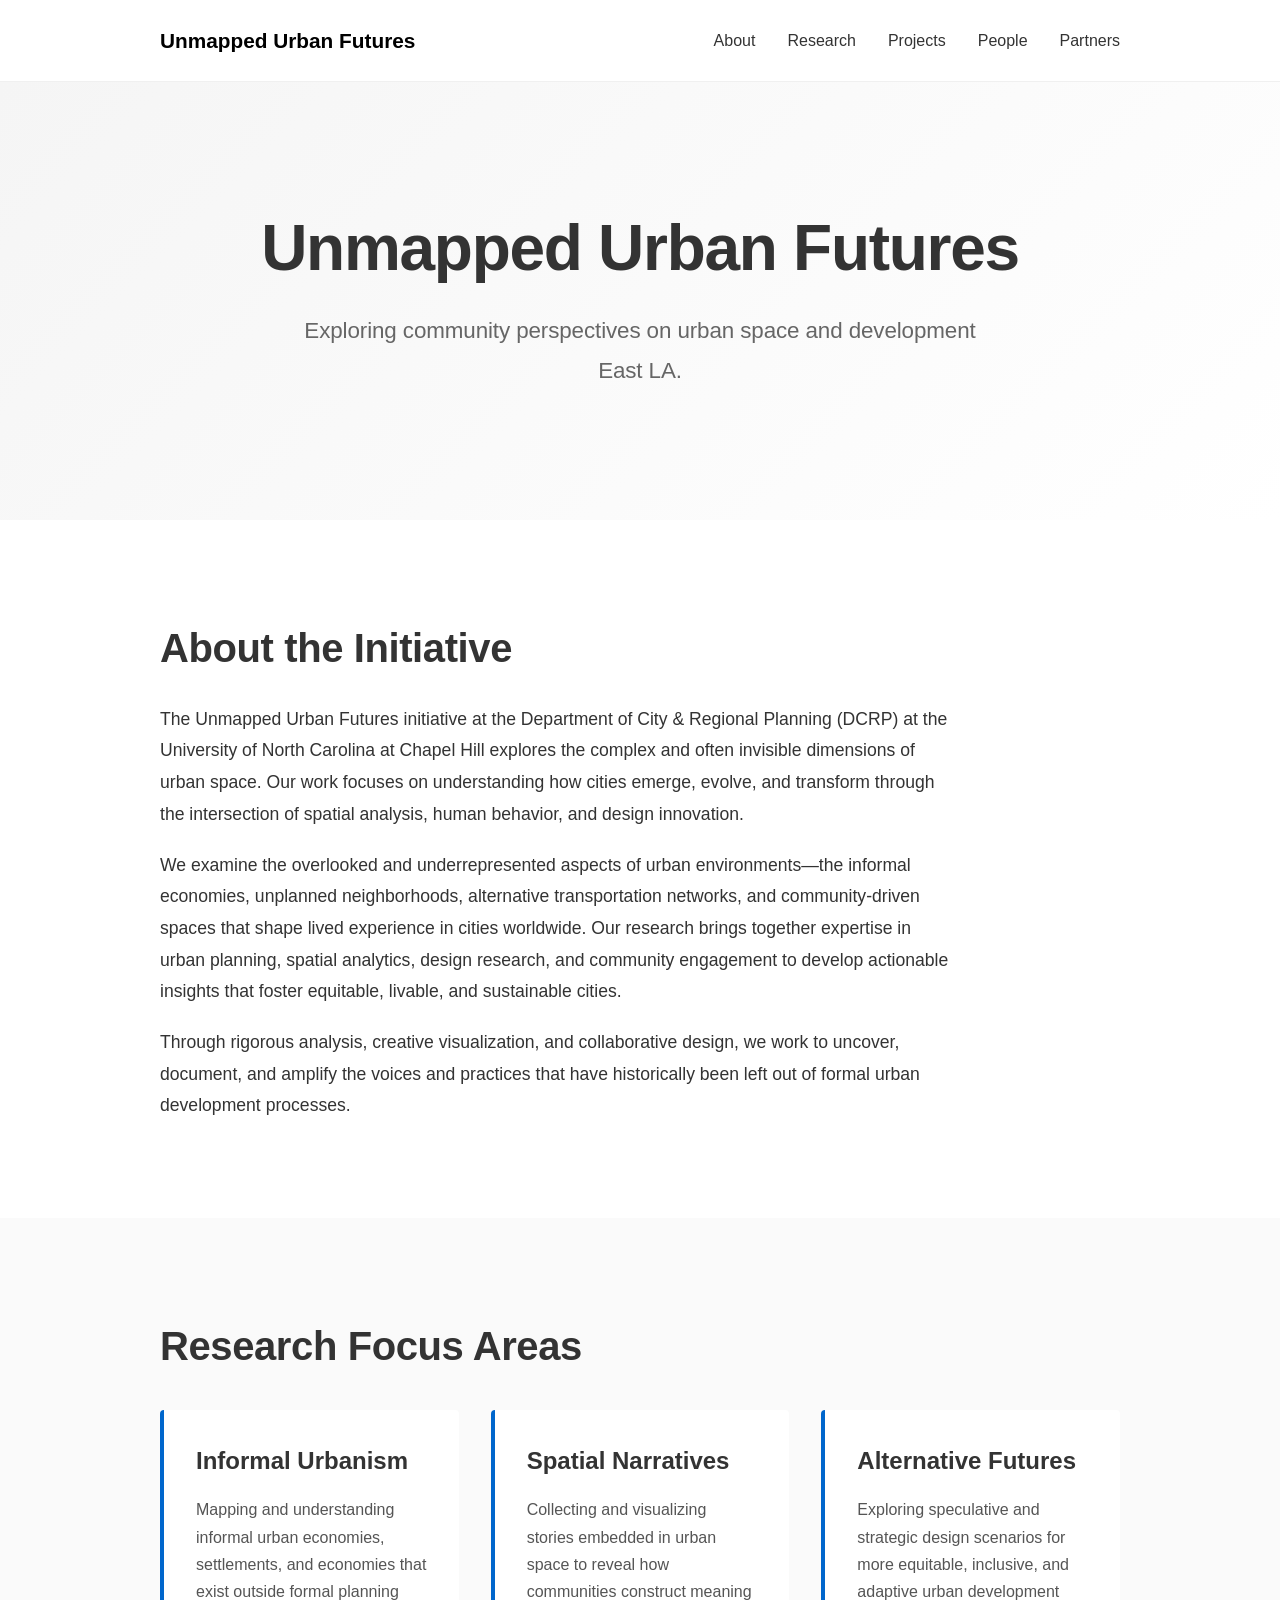
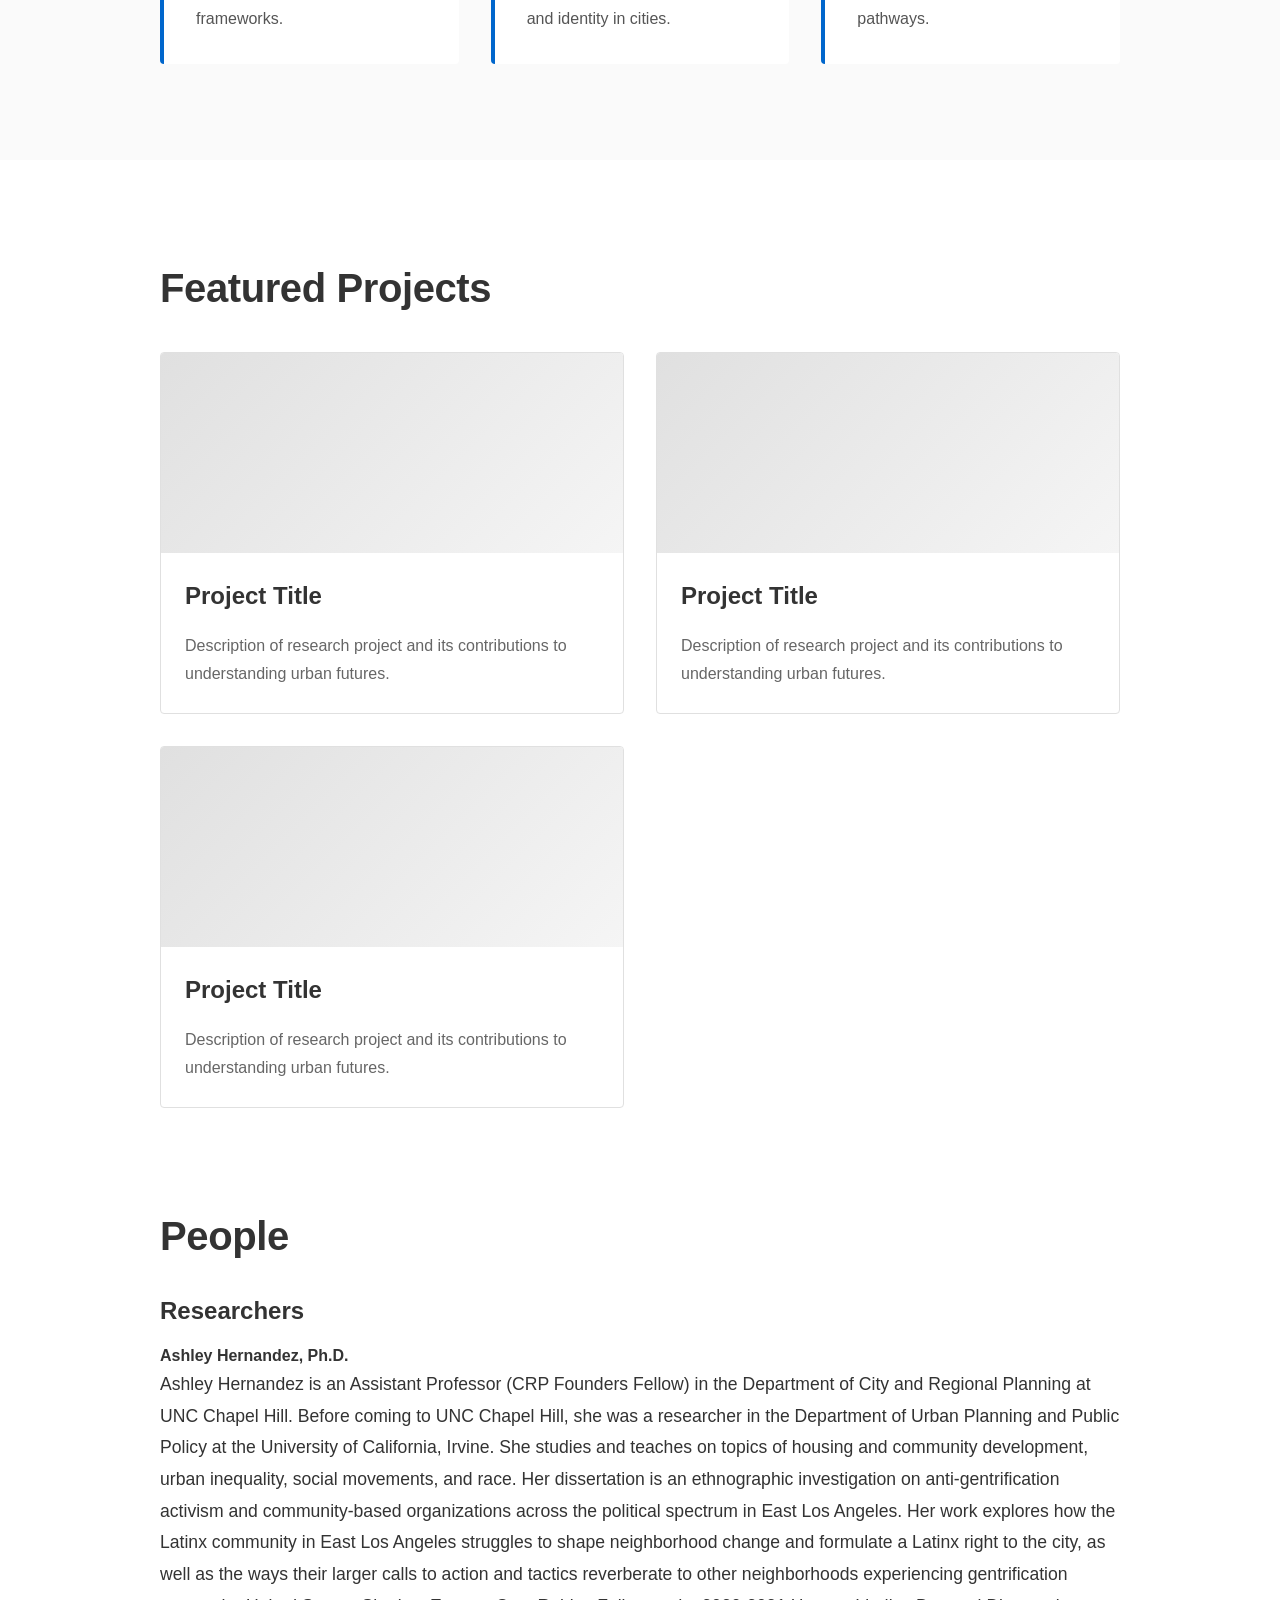
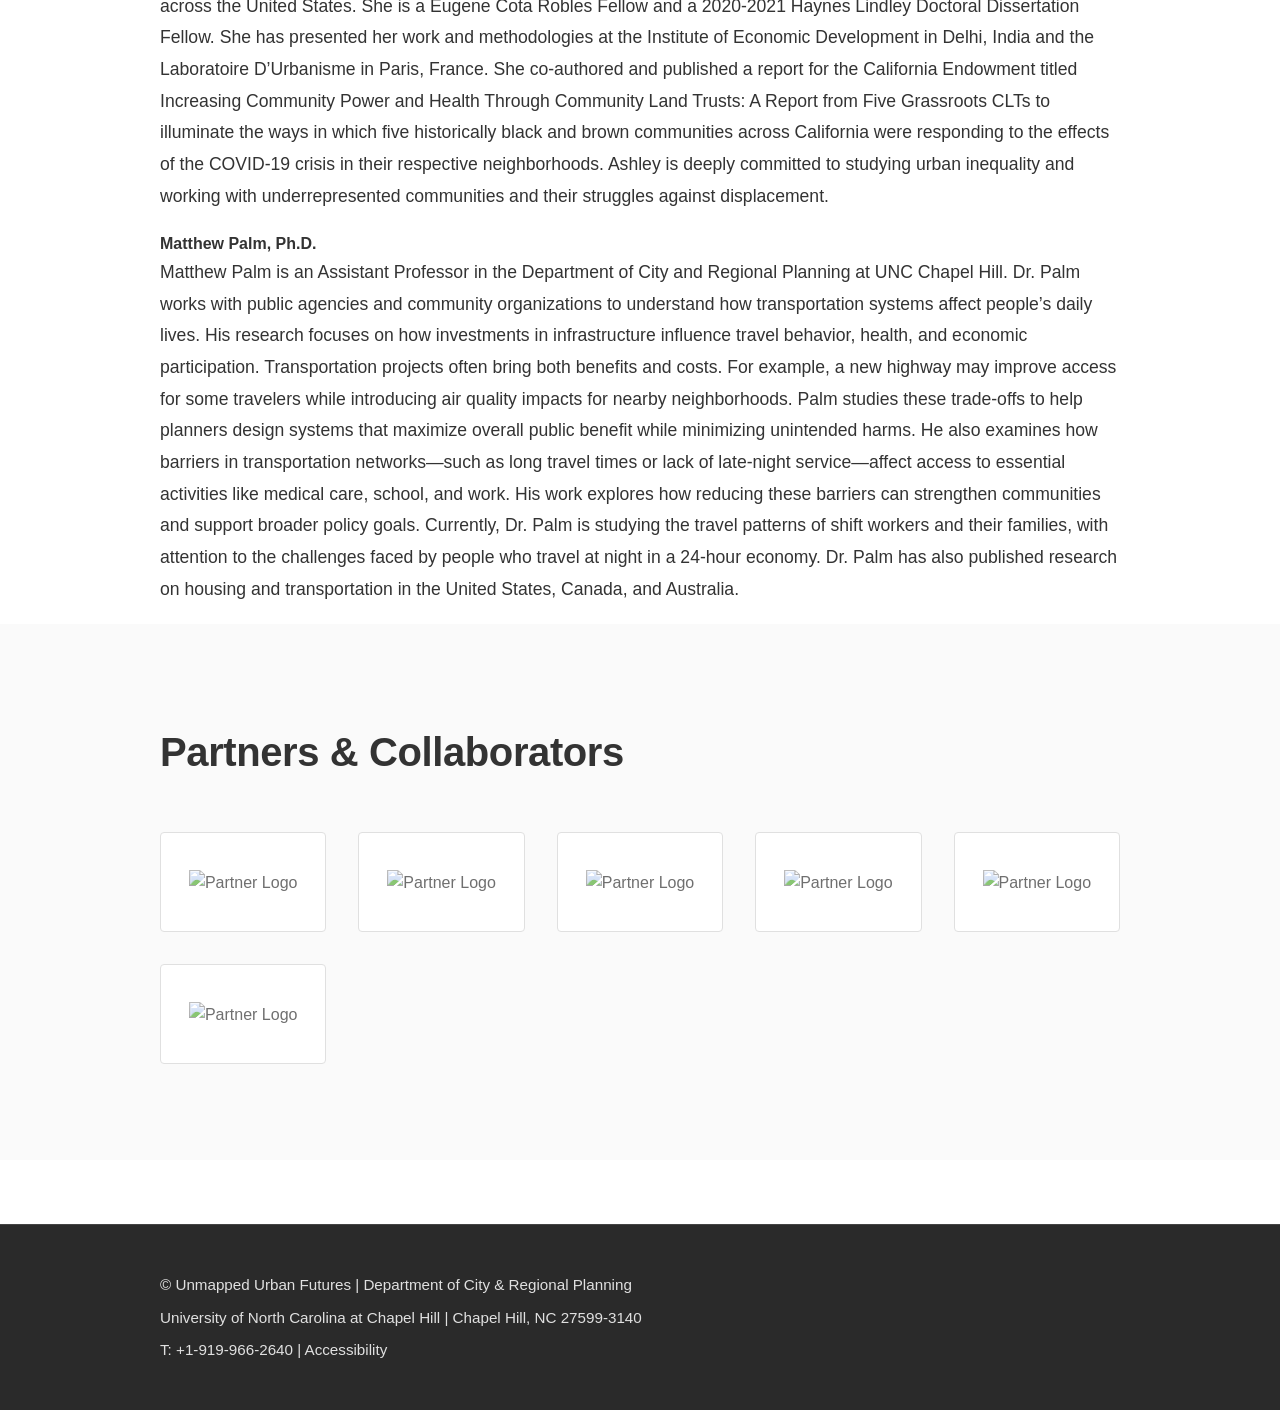
==== index.html @ 1895bdf7 "First commit" ====
<!DOCTYPE html>
<html lang="en">
<head>
    <meta charset="UTF-8">
    <meta name="viewport" content="width=device-width, initial-scale=1.0">
    <title>Unmapped Urban Futures | UNC DCRP</title>
    <link rel="stylesheet" href="styles.css">
</head>
<body>
    <!-- Navigation -->
    <header class="header">
        <nav class="navbar">
            <div class="container">
                <div class="nav-brand">
                    <a href="#home">Unmapped Urban Futures</a>
                </div>
                <ul class="nav-menu">
                    <li><a href="#about">About</a></li>
                    <li><a href="#research">Research</a></li>
                    <li><a href="#projects">Projects</a></li>
                    <li><a href="#people">People</a></li>
                    <li><a href="#partners">Partners</a></li>
                </ul>
            </div>
        </nav>
    </header>

    <!-- Hero Section -->
    <section class="hero" id="home">
        <div class="container">
            <h1>Unmapped Urban Futures</h1>
            <p class="tagline">Exploring community perspectives on urban space and development East LA.</p>
        </div>
    </section>

    <!-- About Section -->
    <section class="about" id="about">
        <div class="container">
            <h2>About the Initiative</h2>
            <div class="about-content">
                <p>The Unmapped Urban Futures initiative at the Department of City & Regional Planning (DCRP) at the University of North Carolina at Chapel Hill explores the complex and often invisible dimensions of urban space. Our work focuses on understanding how cities emerge, evolve, and transform through the intersection of spatial analysis, human behavior, and design innovation.</p>
                
                <p>We examine the overlooked and underrepresented aspects of urban environments—the informal economies, unplanned neighborhoods, alternative transportation networks, and community-driven spaces that shape lived experience in cities worldwide. Our research brings together expertise in urban planning, spatial analytics, design research, and community engagement to develop actionable insights that foster equitable, livable, and sustainable cities.</p>

                <p>Through rigorous analysis, creative visualization, and collaborative design, we work to uncover, document, and amplify the voices and practices that have historically been left out of formal urban development processes.</p>
            </div>
        </div>
    </section>

    <!-- Research Focus Section -->
    <section class="research" id="research">
        <div class="container">
            <h2>Research Focus Areas</h2>
            <div class="research-grid">
                <div class="research-item">
                    <h3>Informal Urbanism</h3>
                    <p>Mapping and understanding informal urban economies, settlements, and economies that exist outside formal planning frameworks.</p>
                </div>
                <div class="research-item">
                    <h3>Spatial Narratives</h3>
                    <p>Collecting and visualizing stories embedded in urban space to reveal how communities construct meaning and identity in cities.</p>
                </div>
                <div class="research-item">
                    <h3>Alternative Futures</h3>
                    <p>Exploring speculative and strategic design scenarios for more equitable, inclusive, and adaptive urban development pathways.</p>
                </div>
            </div>
        </div>
    </section>

    <!-- Projects Section -->
    <section class="projects" id="projects">
        <div class="container">
            <h2>Featured Projects</h2>
            <div class="projects-grid">
                <div class="project-card">
                    <div class="project-image"></div>
                    <h3>Project Title</h3>
                    <p>Description of research project and its contributions to understanding urban futures.</p>
                </div>
                <div class="project-card">
                    <div class="project-image"></div>
                    <h3>Project Title</h3>
                    <p>Description of research project and its contributions to understanding urban futures.</p>
                </div>
                <div class="project-card">
                    <div class="project-image"></div>
                    <h3>Project Title</h3>
                    <p>Description of research project and its contributions to understanding urban futures.</p>
                </div>
            </div>
        </div>
    </section>

    <!-- People Section -->
    <section class="people" id="people">
        <div class="container">
            <h2>People</h2>
            <div class="people-content">
                <h3>Researchers</h3>
                <h4>Ashley Hernandez, Ph.D.</h4>
                <p>Ashley Hernandez is an Assistant Professor (CRP Founders Fellow) in the Department of City and Regional Planning at UNC Chapel Hill. Before coming to UNC Chapel Hill, she was a researcher in the Department of Urban Planning and Public Policy at the University of California, Irvine. She studies and teaches on topics of housing and community development, urban inequality, social movements, and race. Her dissertation is an ethnographic investigation on anti-gentrification activism and community-based organizations across the political spectrum in East Los Angeles. Her work explores how the Latinx community in East Los Angeles struggles to shape neighborhood change and formulate a Latinx right to the city, as well as the ways their larger calls to action and tactics reverberate to other neighborhoods experiencing gentrification across the United States. She is a Eugene Cota Robles Fellow and a 2020-2021 Haynes Lindley Doctoral Dissertation Fellow. She has presented her work and methodologies at the Institute of Economic Development in Delhi, India and the Laboratoire D’Urbanisme in Paris, France. She co-authored and published a report for the California Endowment titled Increasing Community Power and Health Through Community Land Trusts: A Report from Five Grassroots CLTs to illuminate the ways in which five historically black and brown communities across California were responding to the effects of the COVID-19 crisis in their respective neighborhoods. Ashley is deeply committed to studying urban inequality and working with underrepresented communities and their struggles against displacement.<p>
                <h4>Matthew Palm, Ph.D.</h4>
                <p>Matthew Palm is an Assistant Professor in the Department of City and Regional Planning at UNC Chapel Hill. Dr. Palm works with public agencies and community organizations to understand how transportation systems affect people’s daily lives. His research focuses on how investments in infrastructure influence travel behavior, health, and economic participation. Transportation projects often bring both benefits and costs. For example, a new highway may improve access for some travelers while introducing air quality impacts for nearby neighborhoods. Palm studies these trade-offs to help planners design systems that maximize overall public benefit while minimizing unintended harms. He also examines how barriers in transportation networks—such as long travel times or lack of late-night service—affect access to essential activities like medical care, school, and work. His work explores how reducing these barriers can strengthen communities and support broader policy goals.
                    Currently, Dr. Palm is studying the travel patterns of shift workers and their families, with attention to the challenges faced by people who travel at night in a 24-hour economy.
                    Dr. Palm has also published research on housing and transportation in the United States, Canada, and Australia.</p>
            </div>
        </div>
    </section>

    <!-- Partners Section -->
    <section class="partners" id="partners">
        <div class="container">
            <h2>Partners & Collaborators</h2>
            <div class="partners-grid">
                <div class="partner-logo">
                    <img src="placeholder-logo.png" alt="Partner Logo">
                </div>
                <div class="partner-logo">
                    <img src="placeholder-logo.png" alt="Partner Logo">
                </div>
                <div class="partner-logo">
                    <img src="placeholder-logo.png" alt="Partner Logo">
                </div>
                <div class="partner-logo">
                    <img src="placeholder-logo.png" alt="Partner Logo">
                </div>
                <div class="partner-logo">
                    <img src="placeholder-logo.png" alt="Partner Logo">
                </div>
                <div class="partner-logo">
                    <img src="placeholder-logo.png" alt="Partner Logo">
                </div>
            </div>
        </div>
    </section>

    <!-- Footer -->
    <footer class="footer">
        <div class="container">
            <div class="footer-content">
                <p>&copy; Unmapped Urban Futures | Department of City & Regional Planning</p>
                <p>University of North Carolina at Chapel Hill | Chapel Hill, NC 27599-3140</p>
                <p>
                    <a href="tel:+19195662640">T: +1-919-966-2640</a> |
                    <a href="#accessibility">Accessibility</a>
                </p>
            </div>
        </div>
    </footer>
</body>
</html>
---- styles.css ----
/* Reset and Base Styles */
* {
    margin: 0;
    padding: 0;
    box-sizing: border-box;
}

html {
    scroll-behavior: smooth;
}

body {
    font-family: -apple-system, BlinkMacSystemFont, 'Segoe UI', 'Helvetica Neue', sans-serif;
    line-height: 1.6;
    color: #333;
    background-color: #ffffff;
}

.container {
    max-width: 1000px;
    margin: 0 auto;
    padding: 0 20px;
}

/* Typography */
h1 {
    font-size: 3.5rem;
    font-weight: 700;
    line-height: 1.2;
    margin-bottom: 1rem;
    letter-spacing: -0.02em;
}

h2 {
    font-size: 2.5rem;
    font-weight: 700;
    margin-bottom: 1.5rem;
    letter-spacing: -0.01em;
}

h3 {
    font-size: 1.5rem;
    font-weight: 600;
    margin-bottom: 0.8rem;
}

p {
    font-size: 1.1rem;
    line-height: 1.8;
    margin-bottom: 1.2rem;
}

a {
    color: #0066cc;
    text-decoration: none;
    transition: opacity 0.3s ease;
}

a:hover {
    opacity: 0.7;
}

/* Header and Navigation */
.header {
    background-color: #ffffff;
    border-bottom: 1px solid #f0f0f0;
    position: sticky;
    top: 0;
    z-index: 100;
}

.navbar {
    padding: 1.5rem 0;
}

.navbar .container {
    display: flex;
    justify-content: space-between;
    align-items: center;
}

.nav-brand a {
    font-size: 1.3rem;
    font-weight: 700;
    color: #000;
    text-decoration: none;
}

.nav-menu {
    display: flex;
    list-style: none;
    gap: 2rem;
}

.nav-menu a {
    font-size: 1rem;
    color: #333;
    text-decoration: none;
    transition: color 0.3s ease;
}

.nav-menu a:hover {
    color: #0066cc;
}

/* Hero Section */
.hero {
    padding: 8rem 0;
    background: linear-gradient(135deg, #f5f5f5 0%, #ffffff 100%);
    text-align: center;
}

.hero h1 {
    font-size: 4rem;
    margin-bottom: 1.5rem;
}

.tagline {
    font-size: 1.4rem;
    color: #666;
    max-width: 700px;
    margin: 0 auto;
    font-weight: 400;
    letter-spacing: -0.005em;
}

/* About Section */
.about {
    padding: 6rem 0;
    background-color: #ffffff;
}

.about-content {
    max-width: 800px;
}

.about-content p:last-child {
    margin-bottom: 0;
}

/* Research Section */
.research {
    padding: 6rem 0;
    background-color: #fafafa;
}

.research-grid {
    display: grid;
    grid-template-columns: repeat(auto-fit, minmax(280px, 1fr));
    gap: 2rem;
    margin-top: 2rem;
}

.research-item {
    padding: 2rem;
    background-color: #ffffff;
    border-radius: 4px;
    border-left: 4px solid #0066cc;
}

.research-item h3 {
    margin-bottom: 1rem;
}

.research-item p {
    font-size: 1rem;
    line-height: 1.7;
    margin-bottom: 0;
    color: #555;
}

/* Projects Section */
.projects {
    padding: 6rem 0;
    background-color: #ffffff;
}

.projects-grid {
    display: grid;
    grid-template-columns: repeat(auto-fit, minmax(300px, 1fr));
    gap: 2rem;
    margin-top: 2rem;
}

.project-card {
    background-color: #ffffff;
    border: 1px solid #e0e0e0;
    border-radius: 4px;
    overflow: hidden;
    transition: transform 0.3s ease, box-shadow 0.3s ease;
}

.project-card:hover {
    transform: translateY(-4px);
    box-shadow: 0 8px 16px rgba(0, 0, 0, 0.1);
}

.project-image {
    width: 100%;
    height: 200px;
    background: linear-gradient(135deg, #e0e0e0 0%, #f5f5f5 100%);
    display: flex;
    align-items: center;
    justify-content: center;
    font-size: 3rem;
    color: #ccc;
}

.project-card h3 {
    padding: 1.5rem 1.5rem 0.5rem 1.5rem;
    margin-bottom: 0.5rem;
}

.project-card p {
    padding: 0 1.5rem 1.5rem 1.5rem;
    font-size: 1rem;
    color: #666;
    margin-bottom: 0;
}

/* Partners Section */
.partners {
    padding: 6rem 0;
    background-color: #fafafa;
}

.partners-grid {
    display: grid;
    grid-template-columns: repeat(auto-fit, minmax(150px, 1fr));
    gap: 2rem;
    margin-top: 3rem;
    align-items: center;
}

.partner-logo {
    display: flex;
    align-items: center;
    justify-content: center;
    height: 100px;
    background-color: #ffffff;
    border-radius: 4px;
    border: 1px solid #e0e0e0;
    padding: 1rem;
}

.partner-logo img {
    max-width: 100%;
    max-height: 100%;
    object-fit: contain;
    opacity: 0.7;
    transition: opacity 0.3s ease;
}

.partner-logo:hover img {
    opacity: 1;
}

/* Footer */
.footer {
    background-color: #2a2a2a;
    color: #e0e0e0;
    padding: 3rem 0;
    margin-top: 4rem;
    border-top: 1px solid #444;
}

.footer-content p {
    font-size: 0.95rem;
    margin-bottom: 0.5rem;
    line-height: 1.6;
}

.footer-content a {
    color: #e0e0e0;
    text-decoration: none;
    transition: color 0.3s ease;
}

.footer-content a:hover {
    color: #ffffff;
}

.footer-content p:last-child {
    margin-bottom: 0;
}

/* Responsive Design */
@media (max-width: 768px) {
    h1 {
        font-size: 2.5rem;
    }

    h2 {
        font-size: 2rem;
    }

    .hero {
        padding: 4rem 0;
    }

    .hero h1 {
        font-size: 2.5rem;
    }

    .tagline {
        font-size: 1.1rem;
    }

    .nav-menu {
        gap: 1rem;
    }

    .nav-menu a {
        font-size: 0.9rem;
    }

    .about,
    .research,
    .projects,
    .partners {
        padding: 4rem 0;
    }

    .research-grid,
    .projects-grid {
        gap: 1.5rem;
    }

    .partners-grid {
        grid-template-columns: repeat(auto-fit, minmax(120px, 1fr));
        gap: 1rem;
    }
}

@media (max-width: 480px) {
    h1 {
        font-size: 2rem;
    }

    h2 {
        font-size: 1.5rem;
    }

    p {
        font-size: 1rem;
    }

    .hero {
        padding: 3rem 0;
    }

    .hero h1 {
        font-size: 2rem;
    }

    .tagline {
        font-size: 1rem;
    }

    .navbar .container {
        flex-direction: column;
        gap: 1rem;
        text-align: center;
    }

    .nav-menu {
        gap: 0.8rem;
        font-size: 0.8rem;
    }

    .about,
    .research,
    .projects,
    .partners {
        padding: 2rem 0;
    }

    .research-grid,
    .projects-grid {
        grid-template-columns: 1fr;
    }

    .partners-grid {
        grid-template-columns: repeat(2, 1fr);
    }
}
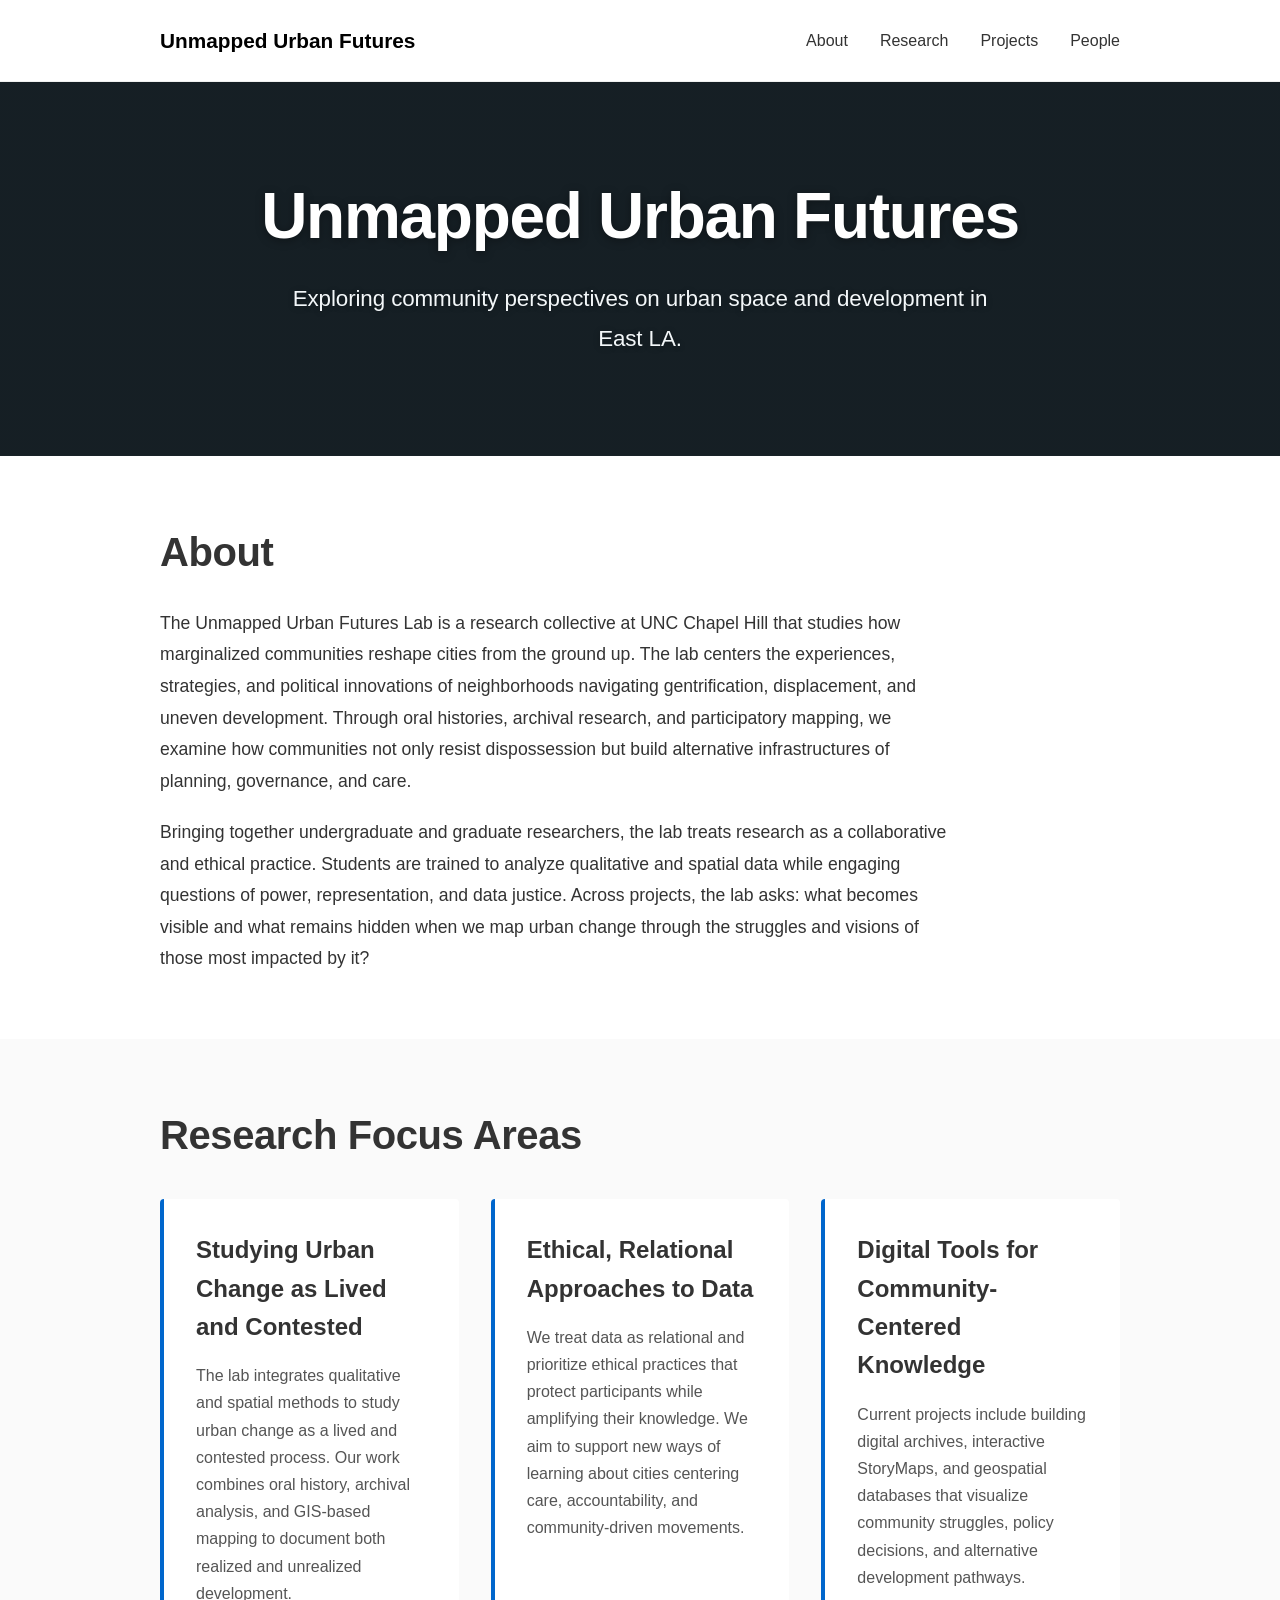
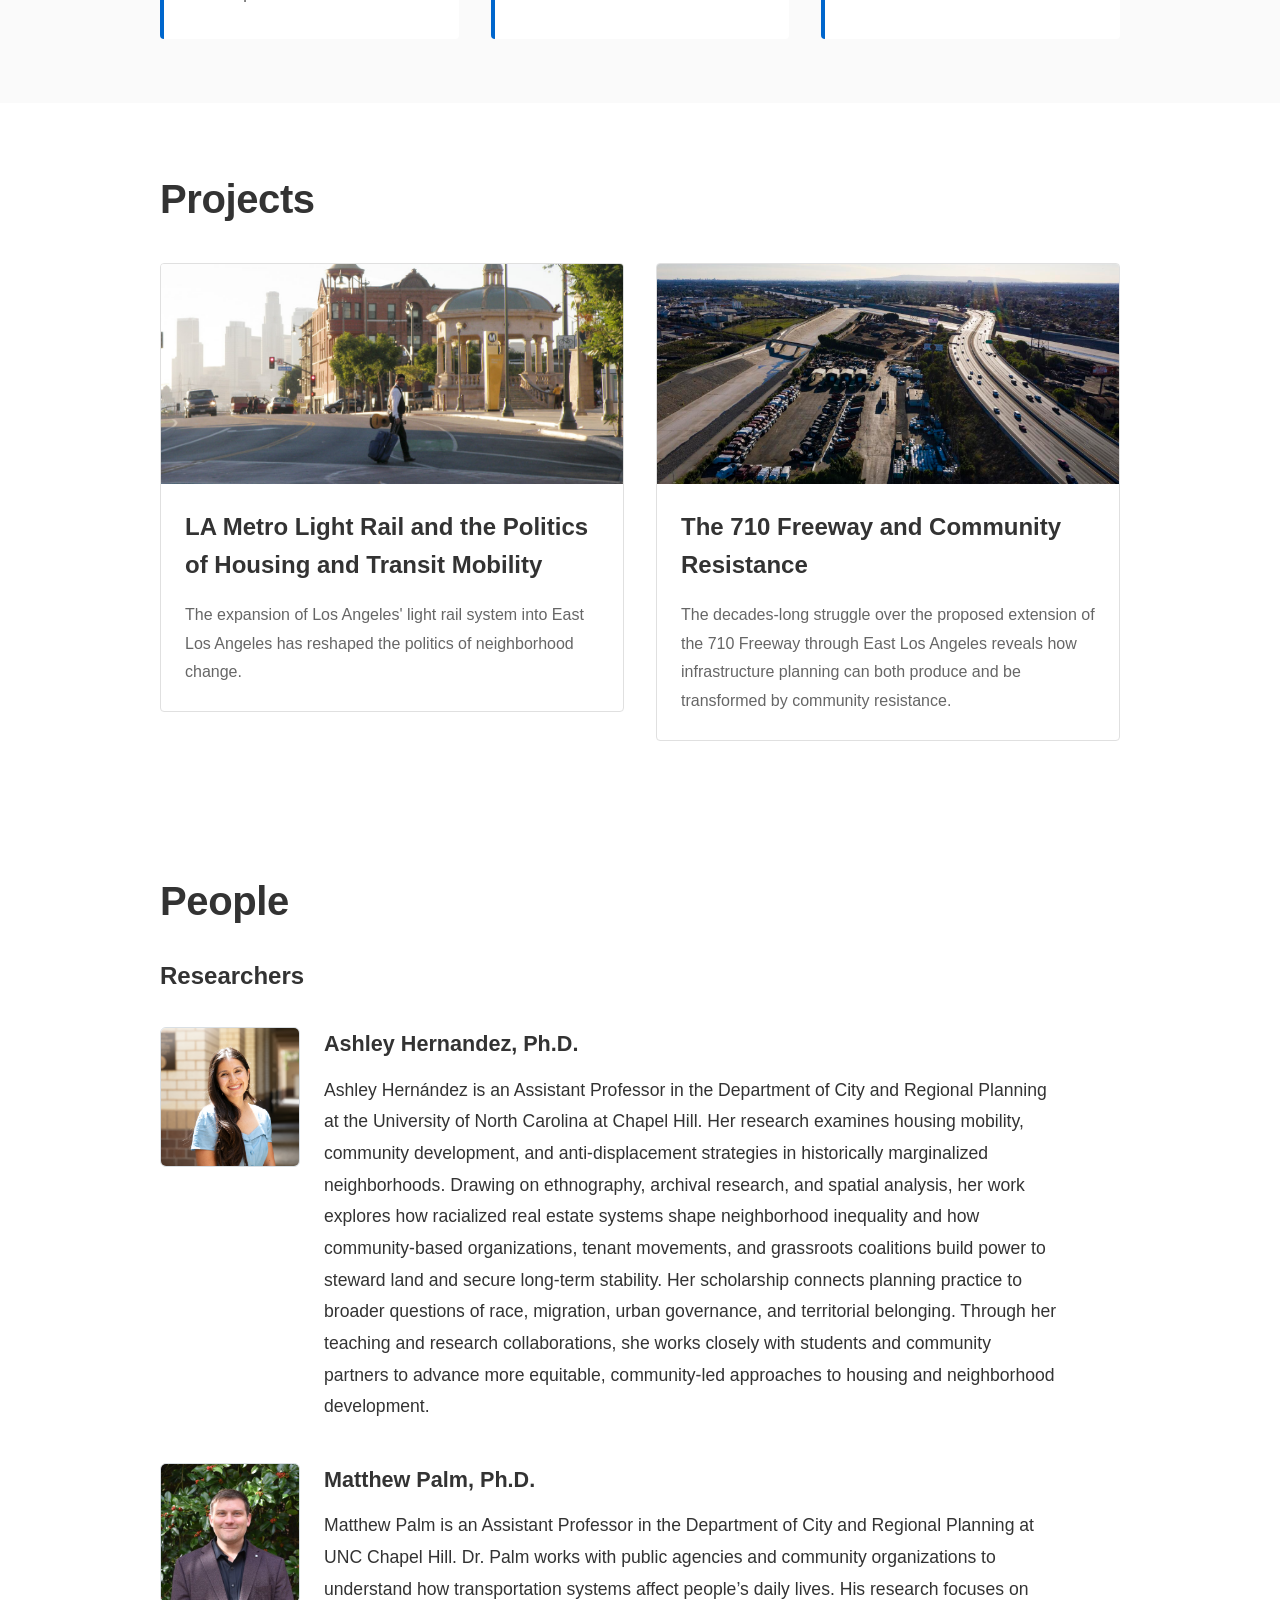
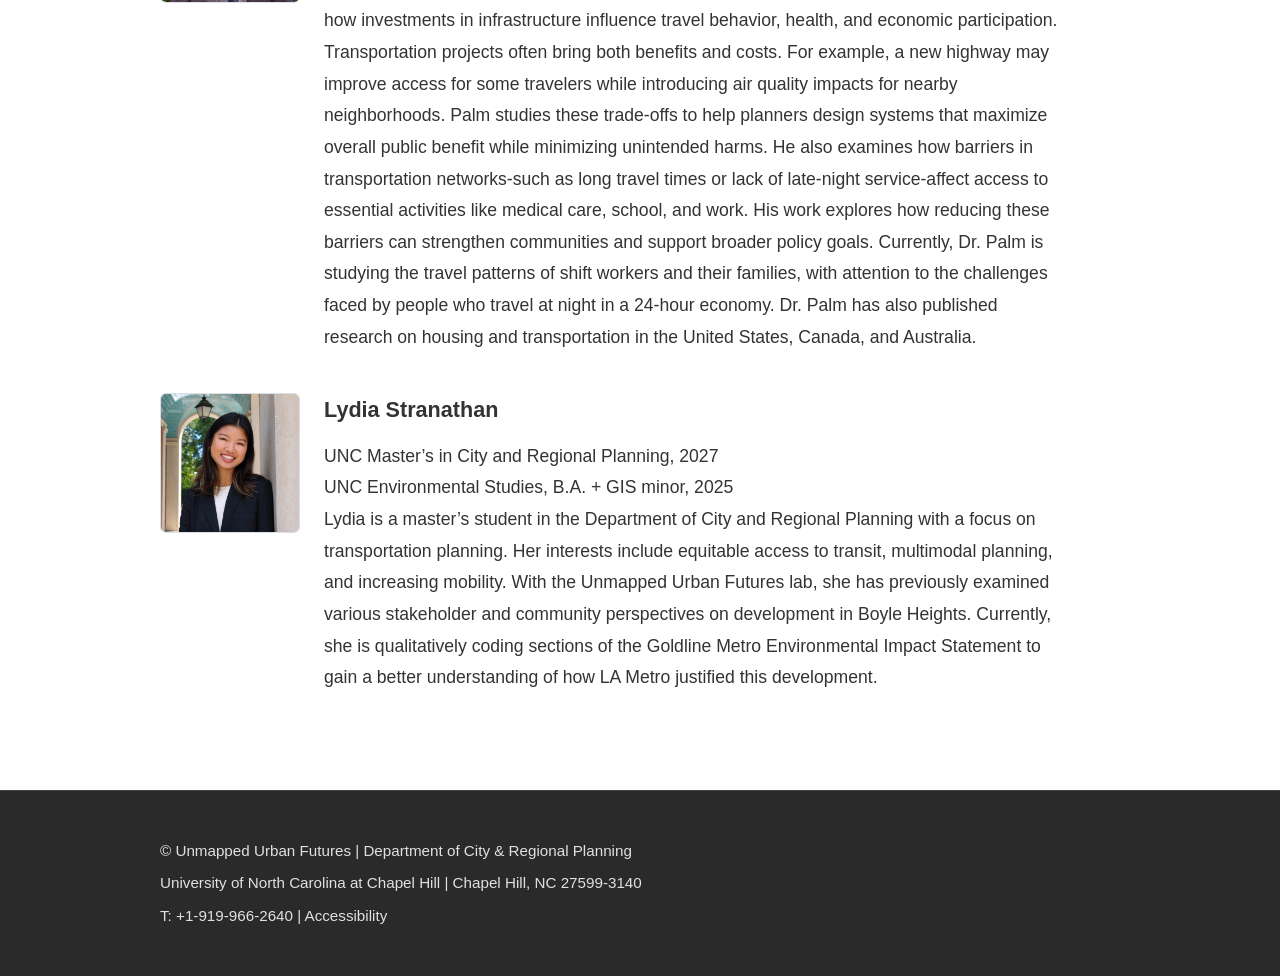
==== commit a695af0e: "Design changes and additions" ====
--- a/index.html
+++ b/index.html
@@ -19,7 +19,7 @@
                     <li><a href="#research">Research</a></li>
                     <li><a href="#projects">Projects</a></li>
                     <li><a href="#people">People</a></li>
-                    <li><a href="#partners">Partners</a></li>
+            <!--        <li><a href="#partners">Partners</a></li> -->
                 </ul>
             </div>
         </nav>
@@ -29,20 +29,18 @@
     <section class="hero" id="home">
         <div class="container">
             <h1>Unmapped Urban Futures</h1>
-            <p class="tagline">Exploring community perspectives on urban space and development East LA.</p>
+            <p class="tagline">Exploring community perspectives on urban space and development in East LA.</p>
         </div>
     </section>
 
     <!-- About Section -->
     <section class="about" id="about">
         <div class="container">
-            <h2>About the Initiative</h2>
+            <h2>About</h2>
             <div class="about-content">
-                <p>The Unmapped Urban Futures initiative at the Department of City & Regional Planning (DCRP) at the University of North Carolina at Chapel Hill explores the complex and often invisible dimensions of urban space. Our work focuses on understanding how cities emerge, evolve, and transform through the intersection of spatial analysis, human behavior, and design innovation.</p>
+                <p>The Unmapped Urban Futures Lab is a research collective at UNC Chapel Hill that studies how marginalized communities reshape cities from the ground up. The lab centers the experiences, strategies, and political innovations of neighborhoods navigating gentrification, displacement, and uneven development. Through oral histories, archival research, and participatory mapping, we examine how communities not only resist dispossession but build alternative infrastructures of planning, governance, and care.</p>
                 
-                <p>We examine the overlooked and underrepresented aspects of urban environments—the informal economies, unplanned neighborhoods, alternative transportation networks, and community-driven spaces that shape lived experience in cities worldwide. Our research brings together expertise in urban planning, spatial analytics, design research, and community engagement to develop actionable insights that foster equitable, livable, and sustainable cities.</p>
-
-                <p>Through rigorous analysis, creative visualization, and collaborative design, we work to uncover, document, and amplify the voices and practices that have historically been left out of formal urban development processes.</p>
+                <p>Bringing together undergraduate and graduate researchers, the lab treats research as a collaborative and ethical practice. Students are trained to analyze qualitative and spatial data while engaging questions of power, representation, and data justice. Across projects, the lab asks: what becomes visible and what remains hidden when we map urban change through the struggles and visions of those most impacted by it? </p>
             </div>
         </div>
     </section>
@@ -53,16 +51,16 @@
             <h2>Research Focus Areas</h2>
             <div class="research-grid">
                 <div class="research-item">
-                    <h3>Informal Urbanism</h3>
-                    <p>Mapping and understanding informal urban economies, settlements, and economies that exist outside formal planning frameworks.</p>
+                    <h3>Studying Urban Change as Lived and Contested</h3>
+                    <p>The lab integrates qualitative and spatial methods to study urban change as a lived and contested process. Our work combines oral history, archival analysis, and GIS-based mapping to document both realized and unrealized development.</p>
                 </div>
                 <div class="research-item">
-                    <h3>Spatial Narratives</h3>
-                    <p>Collecting and visualizing stories embedded in urban space to reveal how communities construct meaning and identity in cities.</p>
+                    <h3>Ethical, Relational Approaches to Data</h3>
+                    <p>We treat data as relational and prioritize ethical practices that protect participants while amplifying their knowledge. We aim to support new ways of learning about cities centering care, accountability, and community-driven movements.</p>
                 </div>
                 <div class="research-item">
-                    <h3>Alternative Futures</h3>
-                    <p>Exploring speculative and strategic design scenarios for more equitable, inclusive, and adaptive urban development pathways.</p>
+                    <h3>Digital Tools for Community-Centered Knowledge</h3>
+                    <p>Current projects include building digital archives, interactive StoryMaps, and geospatial databases that visualize community struggles, policy decisions, and alternative development pathways.</p>
                 </div>
             </div>
         </div>
@@ -71,23 +69,22 @@
     <!-- Projects Section -->
     <section class="projects" id="projects">
         <div class="container">
-            <h2>Featured Projects</h2>
+            <h2>Projects</h2>
             <div class="projects-grid">
-                <div class="project-card">
-                    <div class="project-image"></div>
-                    <h3>Project Title</h3>
-                    <p>Description of research project and its contributions to understanding urban futures.</p>
-                </div>
-                <div class="project-card">
-                    <div class="project-image"></div>
-                    <h3>Project Title</h3>
-                    <p>Description of research project and its contributions to understanding urban futures.</p>
-                </div>
-                <div class="project-card">
-                    <div class="project-image"></div>
-                    <h3>Project Title</h3>
-                    <p>Description of research project and its contributions to understanding urban futures.</p>
-                </div>
+                <a href="project-la-metro.html" class="project-card-link" aria-label="Open project page for LA Metro Light Rail and the Politics of Housing and Transit Mobility">
+                    <article class="project-card">
+                        <img src="images/LAMetroBoyleHeights.png" alt="LA Metro light rail train near East Los Angeles station" class="project-image">
+                        <h3>LA Metro Light Rail and the Politics of Housing and Transit Mobility</h3>
+                        <p>The expansion of Los Angeles' light rail system into East Los Angeles has reshaped the politics of neighborhood change.</p>
+                    </article>
+                </a>
+                <a href="project-710-freeway.html" class="project-card-link" aria-label="Open project page for The 710 Freeway and Community Resistance">
+                    <article class="project-card">
+                        <img src="images/710Highway.jpg" alt="Community protest and freeway corridor in East Los Angeles" class="project-image">
+                        <h3>The 710 Freeway and Community Resistance</h3>
+                        <p>The decades-long struggle over the proposed extension of the 710 Freeway through East Los Angeles reveals how infrastructure planning can both produce and be transformed by community resistance.</p>
+                    </article>
+                </a>
             </div>
         </div>
     </section>
@@ -98,17 +95,38 @@
             <h2>People</h2>
             <div class="people-content">
                 <h3>Researchers</h3>
-                <h4>Ashley Hernandez, Ph.D.</h4>
-                <p>Ashley Hernandez is an Assistant Professor (CRP Founders Fellow) in the Department of City and Regional Planning at UNC Chapel Hill. Before coming to UNC Chapel Hill, she was a researcher in the Department of Urban Planning and Public Policy at the University of California, Irvine. She studies and teaches on topics of housing and community development, urban inequality, social movements, and race. Her dissertation is an ethnographic investigation on anti-gentrification activism and community-based organizations across the political spectrum in East Los Angeles. Her work explores how the Latinx community in East Los Angeles struggles to shape neighborhood change and formulate a Latinx right to the city, as well as the ways their larger calls to action and tactics reverberate to other neighborhoods experiencing gentrification across the United States. She is a Eugene Cota Robles Fellow and a 2020-2021 Haynes Lindley Doctoral Dissertation Fellow. She has presented her work and methodologies at the Institute of Economic Development in Delhi, India and the Laboratoire D’Urbanisme in Paris, France. She co-authored and published a report for the California Endowment titled Increasing Community Power and Health Through Community Land Trusts: A Report from Five Grassroots CLTs to illuminate the ways in which five historically black and brown communities across California were responding to the effects of the COVID-19 crisis in their respective neighborhoods. Ashley is deeply committed to studying urban inequality and working with underrepresented communities and their struggles against displacement.<p>
-                <h4>Matthew Palm, Ph.D.</h4>
-                <p>Matthew Palm is an Assistant Professor in the Department of City and Regional Planning at UNC Chapel Hill. Dr. Palm works with public agencies and community organizations to understand how transportation systems affect people’s daily lives. His research focuses on how investments in infrastructure influence travel behavior, health, and economic participation. Transportation projects often bring both benefits and costs. For example, a new highway may improve access for some travelers while introducing air quality impacts for nearby neighborhoods. Palm studies these trade-offs to help planners design systems that maximize overall public benefit while minimizing unintended harms. He also examines how barriers in transportation networks—such as long travel times or lack of late-night service—affect access to essential activities like medical care, school, and work. His work explores how reducing these barriers can strengthen communities and support broader policy goals.
-                    Currently, Dr. Palm is studying the travel patterns of shift workers and their families, with attention to the challenges faced by people who travel at night in a 24-hour economy.
-                    Dr. Palm has also published research on housing and transportation in the United States, Canada, and Australia.</p>
+                <article class="person-profile">
+                    <a href="AshleyHernandez.html" class="person-photo-link" aria-label="Open Ashley Hernandez profile page">
+                        <img src="images/AHernandez.jpg" alt="Portrait of Ashley Hernandez" class="person-photo">
+                    </a>
+                    <div class="person-details">
+                        <h4><a href="AshleyHernandez.html" class="person-profile-link">Ashley Hernandez, Ph.D.</a></h4>
+                        <p>Ashley Hernández is an Assistant Professor in the Department of City and Regional Planning at the University of North Carolina at Chapel Hill. Her research examines housing mobility, community development, and anti-displacement strategies in historically marginalized neighborhoods. Drawing on ethnography, archival research, and spatial analysis, her work explores how racialized real estate systems shape neighborhood inequality and how community-based organizations, tenant movements, and grassroots coalitions build power to steward land and secure long-term stability. Her scholarship connects planning practice to broader questions of race, migration, urban governance, and territorial belonging. Through her teaching and research collaborations, she works closely with students and community partners to advance more equitable, community-led approaches to housing and neighborhood development.</p>
+                    </div>
+                </article>
+
+                <article class="person-profile">
+                    <img src="images/MPalm.jpg" alt="Portrait of Matthew Palm" class="person-photo">
+                    <div class="person-details">
+                        <h4>Matthew Palm, Ph.D.</h4>
+                        <p>Matthew Palm is an Assistant Professor in the Department of City and Regional Planning at UNC Chapel Hill. Dr. Palm works with public agencies and community organizations to understand how transportation systems affect people’s daily lives. His research focuses on how investments in infrastructure influence travel behavior, health, and economic participation. Transportation projects often bring both benefits and costs. For example, a new highway may improve access for some travelers while introducing air quality impacts for nearby neighborhoods. Palm studies these trade-offs to help planners design systems that maximize overall public benefit while minimizing unintended harms. He also examines how barriers in transportation networks-such as long travel times or lack of late-night service-affect access to essential activities like medical care, school, and work. His work explores how reducing these barriers can strengthen communities and support broader policy goals. Currently, Dr. Palm is studying the travel patterns of shift workers and their families, with attention to the challenges faced by people who travel at night in a 24-hour economy. Dr. Palm has also published research on housing and transportation in the United States, Canada, and Australia.</p>
+                    </div>
+                </article>
+
+                <article class="person-profile">
+                    <img src="images/LStranathan.jpg" alt="Portrait of Latha Stranathan" class="person-photo">
+                    <div class="person-details">
+                        <h4>Lydia Stranathan</h4>
+                        <p>UNC Master’s in City and Regional Planning, 2027</p>
+                        <p>UNC Environmental Studies, B.A. + GIS minor, 2025</p>
+                        <p>Lydia is a master’s student in the Department of City and Regional Planning with a focus on transportation planning. Her interests include equitable access to transit, multimodal planning, and increasing mobility. With the Unmapped Urban Futures lab, she has previously examined various stakeholder and community perspectives on development in Boyle Heights. Currently, she is qualitatively coding sections of the Goldline Metro Environmental Impact Statement to gain a better understanding of how LA Metro justified this development.</p>
+                    </div>
+                </article>
             </div>
         </div>
     </section>
 
-    <!-- Partners Section -->
+    <!--
     <section class="partners" id="partners">
         <div class="container">
             <h2>Partners & Collaborators</h2>
@@ -134,6 +152,8 @@
             </div>
         </div>
     </section>
+    -->
+    
 
     <!-- Footer -->
     <footer class="footer">
--- a/styles.css
+++ b/styles.css
@@ -105,28 +105,35 @@
 
 /* Hero Section */
 .hero {
-    padding: 8rem 0;
-    background: linear-gradient(135deg, #f5f5f5 0%, #ffffff 100%);
+    padding: 6rem 0;
+    background-color: #1f2a30;
+    background-image: linear-gradient(rgba(14, 22, 27, 0.55), rgba(14, 22, 27, 0.55)), url("https://i0.wp.com/thelalocal.org/wp-content/uploads/2024/08/DSF5275.jpg?fit=780%2C520&ssl=1");
+    background-size: cover;
+    background-position: center;
+    background-repeat: no-repeat;
     text-align: center;
 }
 
 .hero h1 {
     font-size: 4rem;
     margin-bottom: 1.5rem;
+    color: #ffffff;
+    text-shadow: 0 2px 10px rgba(0, 0, 0, 0.35);
 }
 
 .tagline {
     font-size: 1.4rem;
-    color: #666;
+    color: #f3f7f9;
     max-width: 700px;
     margin: 0 auto;
     font-weight: 400;
     letter-spacing: -0.005em;
+    text-shadow: 0 1px 6px rgba(0, 0, 0, 0.3);
 }
 
 /* About Section */
 .about {
-    padding: 6rem 0;
+    padding: 4rem 0;
     background-color: #ffffff;
 }
 
@@ -140,7 +147,7 @@
 
 /* Research Section */
 .research {
-    padding: 6rem 0;
+    padding: 4rem 0;
     background-color: #fafafa;
 }
 
@@ -171,7 +178,7 @@
 
 /* Projects Section */
 .projects {
-    padding: 6rem 0;
+    padding: 4rem 0;
     background-color: #ffffff;
 }
 
@@ -182,6 +189,12 @@
     margin-top: 2rem;
 }
 
+.project-card-link {
+    display: block;
+    text-decoration: none;
+    color: inherit;
+}
+
 .project-card {
     background-color: #ffffff;
     border: 1px solid #e0e0e0;
@@ -195,15 +208,18 @@
     box-shadow: 0 8px 16px rgba(0, 0, 0, 0.1);
 }
 
+.project-card-link:focus-visible .project-card {
+    outline: 3px solid #0066cc;
+    outline-offset: 2px;
+}
+
 .project-image {
     width: 100%;
-    height: 200px;
-    background: linear-gradient(135deg, #e0e0e0 0%, #f5f5f5 100%);
-    display: flex;
-    align-items: center;
-    justify-content: center;
-    font-size: 3rem;
-    color: #ccc;
+    height: 220px;
+    object-fit: cover;
+    object-position: center;
+    display: block;
+    background-color: #e7ebef;
 }
 
 .project-card h3 {
@@ -218,9 +234,199 @@
     margin-bottom: 0;
 }
 
+/* Project Detail Pages */
+.project-hero {
+    padding: 5rem 0;
+    background-color: #1f2a30;
+    background-size: cover;
+    background-position: center;
+    background-repeat: no-repeat;
+    text-align: center;
+}
+
+.project-hero h1 {
+    color: #ffffff;
+    font-size: 3rem;
+    margin-bottom: 1rem;
+    text-shadow: 0 2px 10px rgba(0, 0, 0, 0.35);
+}
+
+.project-hero .tagline {
+    max-width: 800px;
+}
+
+.project-hero-metro {
+    background-image: linear-gradient(rgba(14, 22, 27, 0.58), rgba(14, 22, 27, 0.58)), url("images/LAMetroBoyleHeights.png");
+}
+
+.project-hero-710 {
+    background-image: linear-gradient(rgba(14, 22, 27, 0.58), rgba(14, 22, 27, 0.58)), url("images/710Highway.jpg");
+}
+
+.project-body {
+    padding: 4rem 0;
+    background-color: #ffffff;
+}
+
+.project-body-content {
+    max-width: 800px;
+}
+
+.project-body h2 {
+    margin-bottom: 1rem;
+}
+
+.project-back-link {
+    display: inline-block;
+    margin-top: 1.5rem;
+    font-weight: 600;
+}
+
+/* Researcher Profile Page */
+.profile-hero {
+    padding: 5rem 0;
+    background-color: #1f2a30;
+    background-image: linear-gradient(rgba(14, 22, 27, 0.58), rgba(14, 22, 27, 0.58)), url("images/AHernandez.jpg");
+    background-size: cover;
+    background-position: center;
+    background-repeat: no-repeat;
+    text-align: center;
+}
+
+.profile-kicker {
+    text-transform: uppercase;
+    letter-spacing: 0.1em;
+    font-size: 0.8rem;
+    margin-bottom: 0.8rem;
+    color: #d8e3eb;
+}
+
+.profile-hero h1 {
+    color: #ffffff;
+    font-size: 3rem;
+    margin-bottom: 1rem;
+    text-shadow: 0 2px 10px rgba(0, 0, 0, 0.35);
+}
+
+.scholar-link {
+    display: inline-block;
+    margin-top: 1.25rem;
+    padding: 0.55rem 0.95rem;
+    border: 1px solid rgba(255, 255, 255, 0.6);
+    border-radius: 4px;
+    color: #ffffff;
+    font-weight: 600;
+}
+
+.scholar-link:hover {
+    opacity: 1;
+    background-color: rgba(255, 255, 255, 0.12);
+}
+
+.profile-section {
+    padding: 4rem 0;
+    background-color: #ffffff;
+}
+
+.profile-section-alt {
+    background-color: #fafafa;
+}
+
+.bio-layout {
+    display: grid;
+    grid-template-columns: 280px 1fr;
+    gap: 2rem;
+    align-items: start;
+}
+
+.bio-photo {
+    width: 100%;
+    max-width: 280px;
+    height: 320px;
+    object-fit: cover;
+    border-radius: 6px;
+    border: 1px solid #d9dfe4;
+    background-color: #f1f3f5;
+}
+
+.bio-text p:last-child {
+    margin-bottom: 0;
+}
+
+.profile-block {
+    max-width: 820px;
+}
+
+.profile-block p:last-child {
+    margin-bottom: 0;
+}
+
+/* People Section */
+.people {
+    padding: 4rem 0;
+    background-color: #ffffff;
+}
+
+.people-content {
+    max-width: 900px;
+}
+
+.people-content h3 {
+    margin-bottom: 2rem;
+}
+
+.person-profile {
+    display: grid;
+    grid-template-columns: 140px 1fr;
+    gap: 1.5rem;
+    align-items: start;
+    margin-bottom: 2.5rem;
+}
+
+.person-profile:last-child {
+    margin-bottom: 0;
+}
+
+.person-photo {
+    width: 140px;
+    height: 140px;
+    object-fit: cover;
+    border-radius: 6px;
+    border: 1px solid #d9dfe4;
+    background-color: #f1f3f5;
+}
+
+.person-photo-link {
+    display: inline-block;
+}
+
+.person-photo-link:focus-visible {
+    outline: 3px solid #0066cc;
+    outline-offset: 2px;
+}
+
+.person-details h4 {
+    font-size: 1.35rem;
+    margin-bottom: 0.8rem;
+    font-weight: 600;
+}
+
+.person-profile-link {
+    color: inherit;
+    text-decoration: none;
+}
+
+.person-profile-link:hover {
+    color: #0066cc;
+}
+
+.person-details p {
+    margin-bottom: 0;
+}
+
 /* Partners Section */
 .partners {
-    padding: 6rem 0;
+    padding: 4rem 0;
     background-color: #fafafa;
 }
 
@@ -260,7 +466,7 @@
     background-color: #2a2a2a;
     color: #e0e0e0;
     padding: 3rem 0;
-    margin-top: 4rem;
+    margin-top: 2rem;
     border-top: 1px solid #444;
 }
 
@@ -295,7 +501,7 @@
     }
 
     .hero {
-        padding: 4rem 0;
+        padding: 3.5rem 0;
     }
 
     .hero h1 {
@@ -317,8 +523,9 @@
     .about,
     .research,
     .projects,
+    .people,
     .partners {
-        padding: 4rem 0;
+        padding: 3rem 0;
     }
 
     .research-grid,
@@ -330,6 +537,50 @@
         grid-template-columns: repeat(auto-fit, minmax(120px, 1fr));
         gap: 1rem;
     }
+
+    .project-hero {
+        padding: 3.5rem 0;
+    }
+
+    .project-hero h1 {
+        font-size: 2.25rem;
+    }
+
+    .project-body {
+        padding: 3rem 0;
+    }
+
+    .profile-hero {
+        padding: 3.5rem 0;
+    }
+
+    .profile-hero h1 {
+        font-size: 2.2rem;
+    }
+
+    .profile-section {
+        padding: 3rem 0;
+    }
+
+    .bio-layout {
+        grid-template-columns: 200px 1fr;
+        gap: 1.25rem;
+    }
+
+    .bio-photo {
+        height: 240px;
+    }
+
+    .person-profile {
+        grid-template-columns: 110px 1fr;
+        gap: 1rem;
+        margin-bottom: 2rem;
+    }
+
+    .person-photo {
+        width: 110px;
+        height: 110px;
+    }
 }
 
 @media (max-width: 480px) {
@@ -346,7 +597,7 @@
     }
 
     .hero {
-        padding: 3rem 0;
+        padding: 2.5rem 0;
     }
 
     .hero h1 {
@@ -371,8 +622,9 @@
     .about,
     .research,
     .projects,
+    .people,
     .partners {
-        padding: 2rem 0;
+        padding: 1.5rem 0;
     }
 
     .research-grid,
@@ -383,4 +635,48 @@
     .partners-grid {
         grid-template-columns: repeat(2, 1fr);
     }
-}
+
+    .person-profile {
+        grid-template-columns: 1fr;
+        gap: 0.8rem;
+    }
+
+    .person-photo {
+        width: 120px;
+        height: 120px;
+    }
+
+    .project-hero {
+        padding: 2.5rem 0;
+    }
+
+    .project-hero h1 {
+        font-size: 1.85rem;
+    }
+
+    .project-body {
+        padding: 2rem 0;
+    }
+
+    .profile-hero {
+        padding: 2.5rem 0;
+    }
+
+    .profile-hero h1 {
+        font-size: 1.85rem;
+    }
+
+    .profile-section {
+        padding: 1.8rem 0;
+    }
+
+    .bio-layout {
+        grid-template-columns: 1fr;
+        gap: 1rem;
+    }
+
+    .bio-photo {
+        width: 200px;
+        height: 220px;
+    }
+}
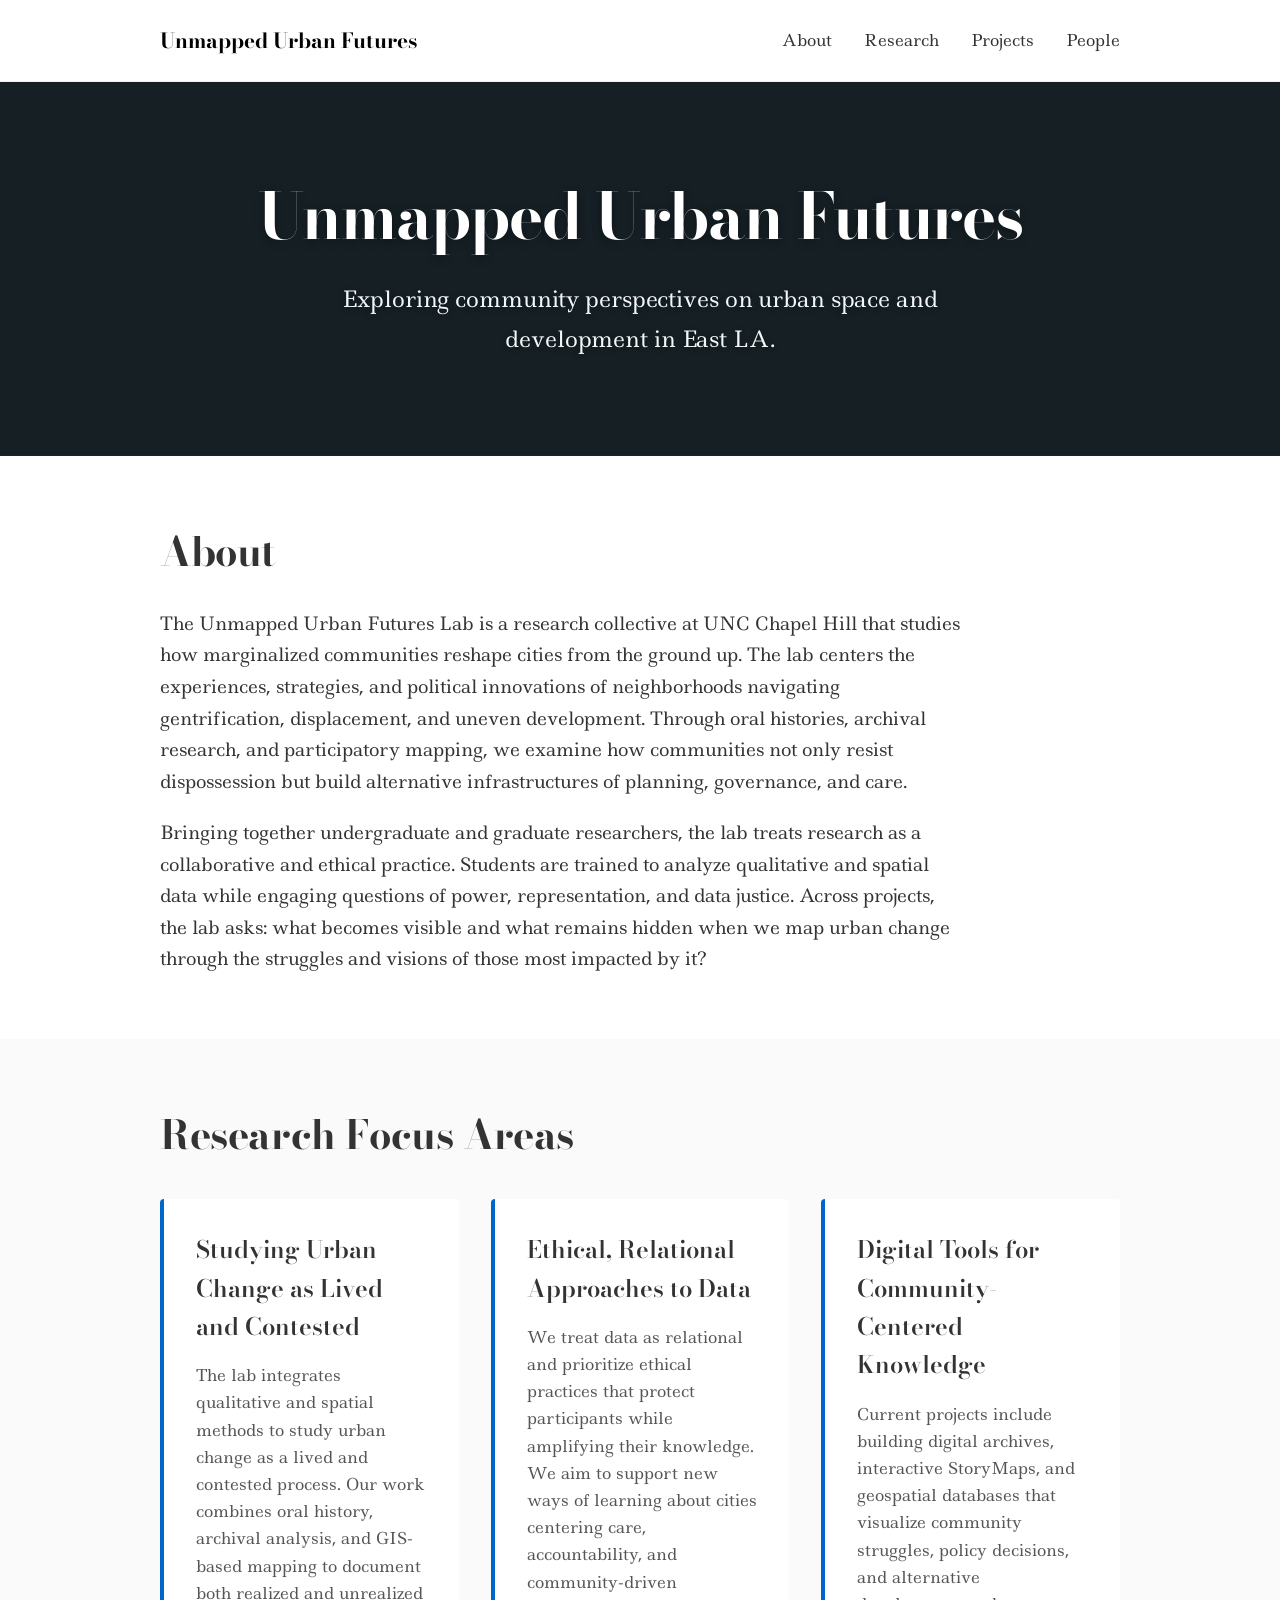
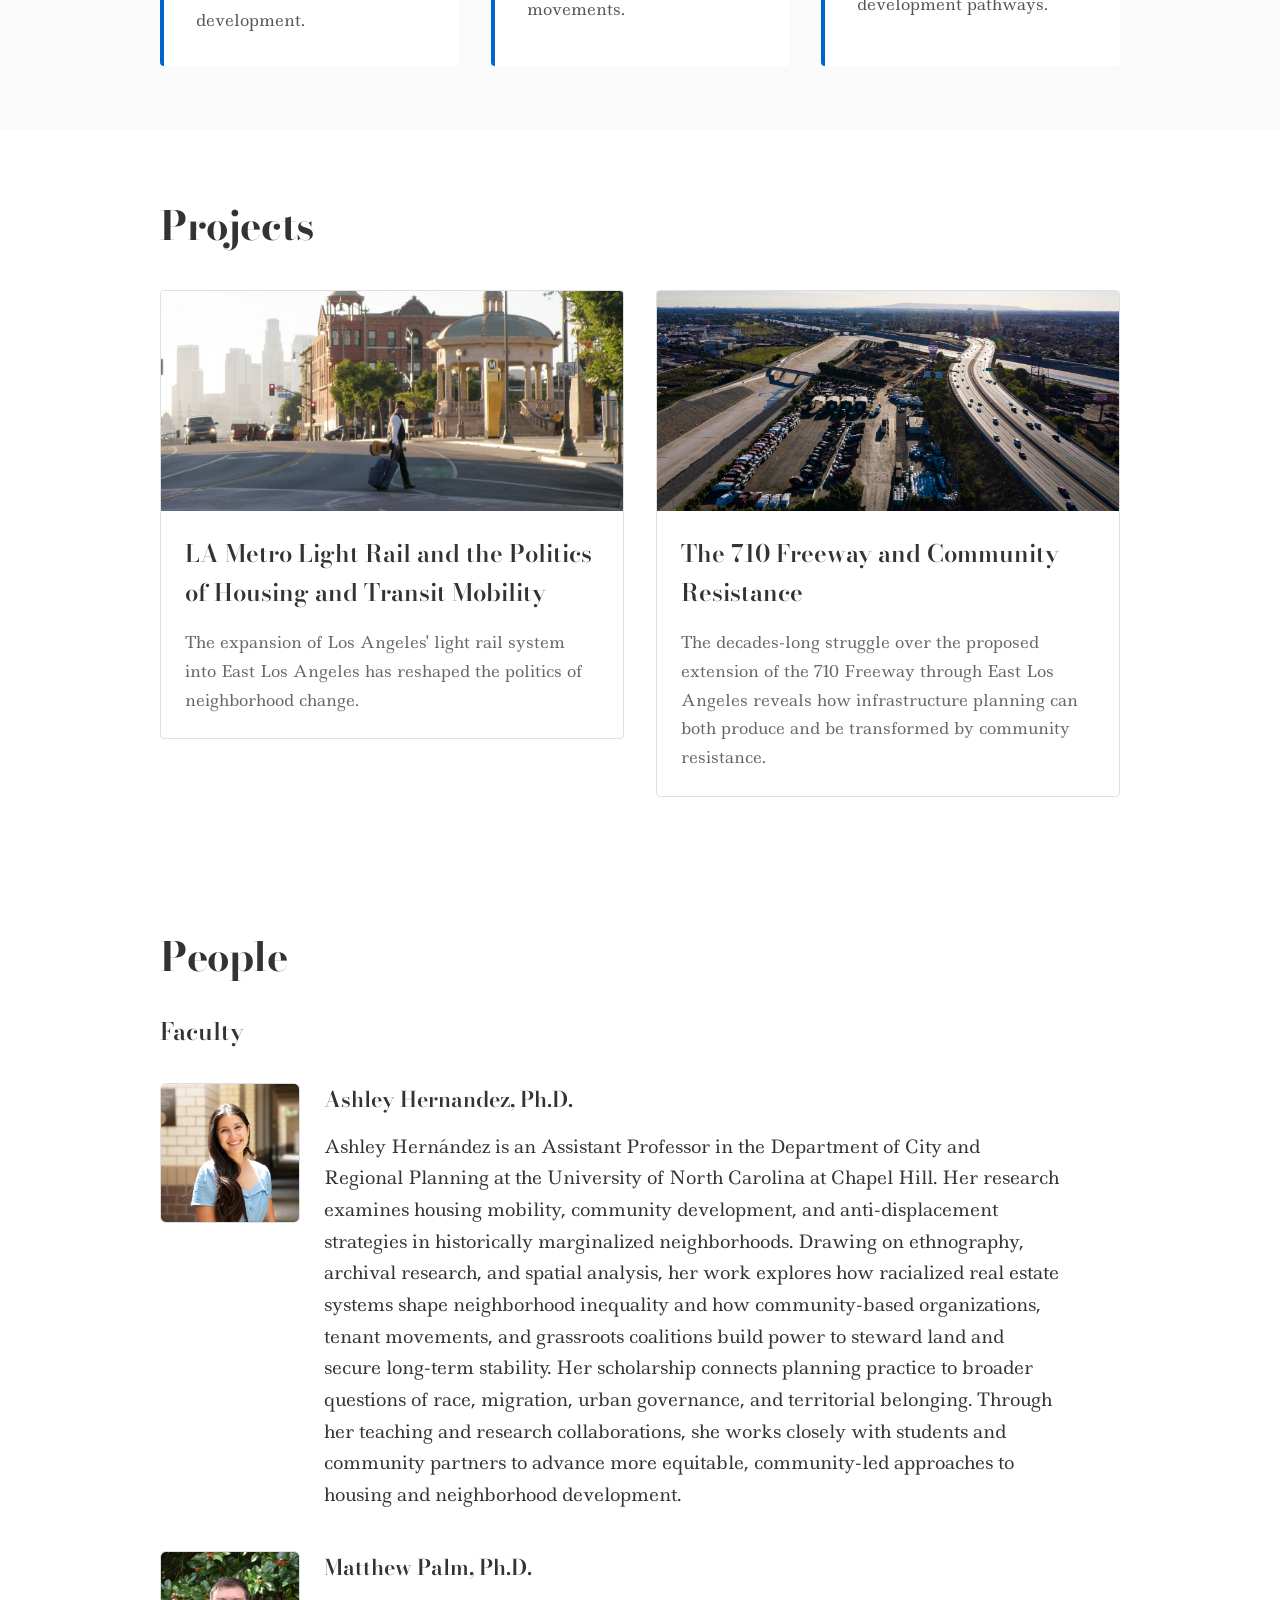
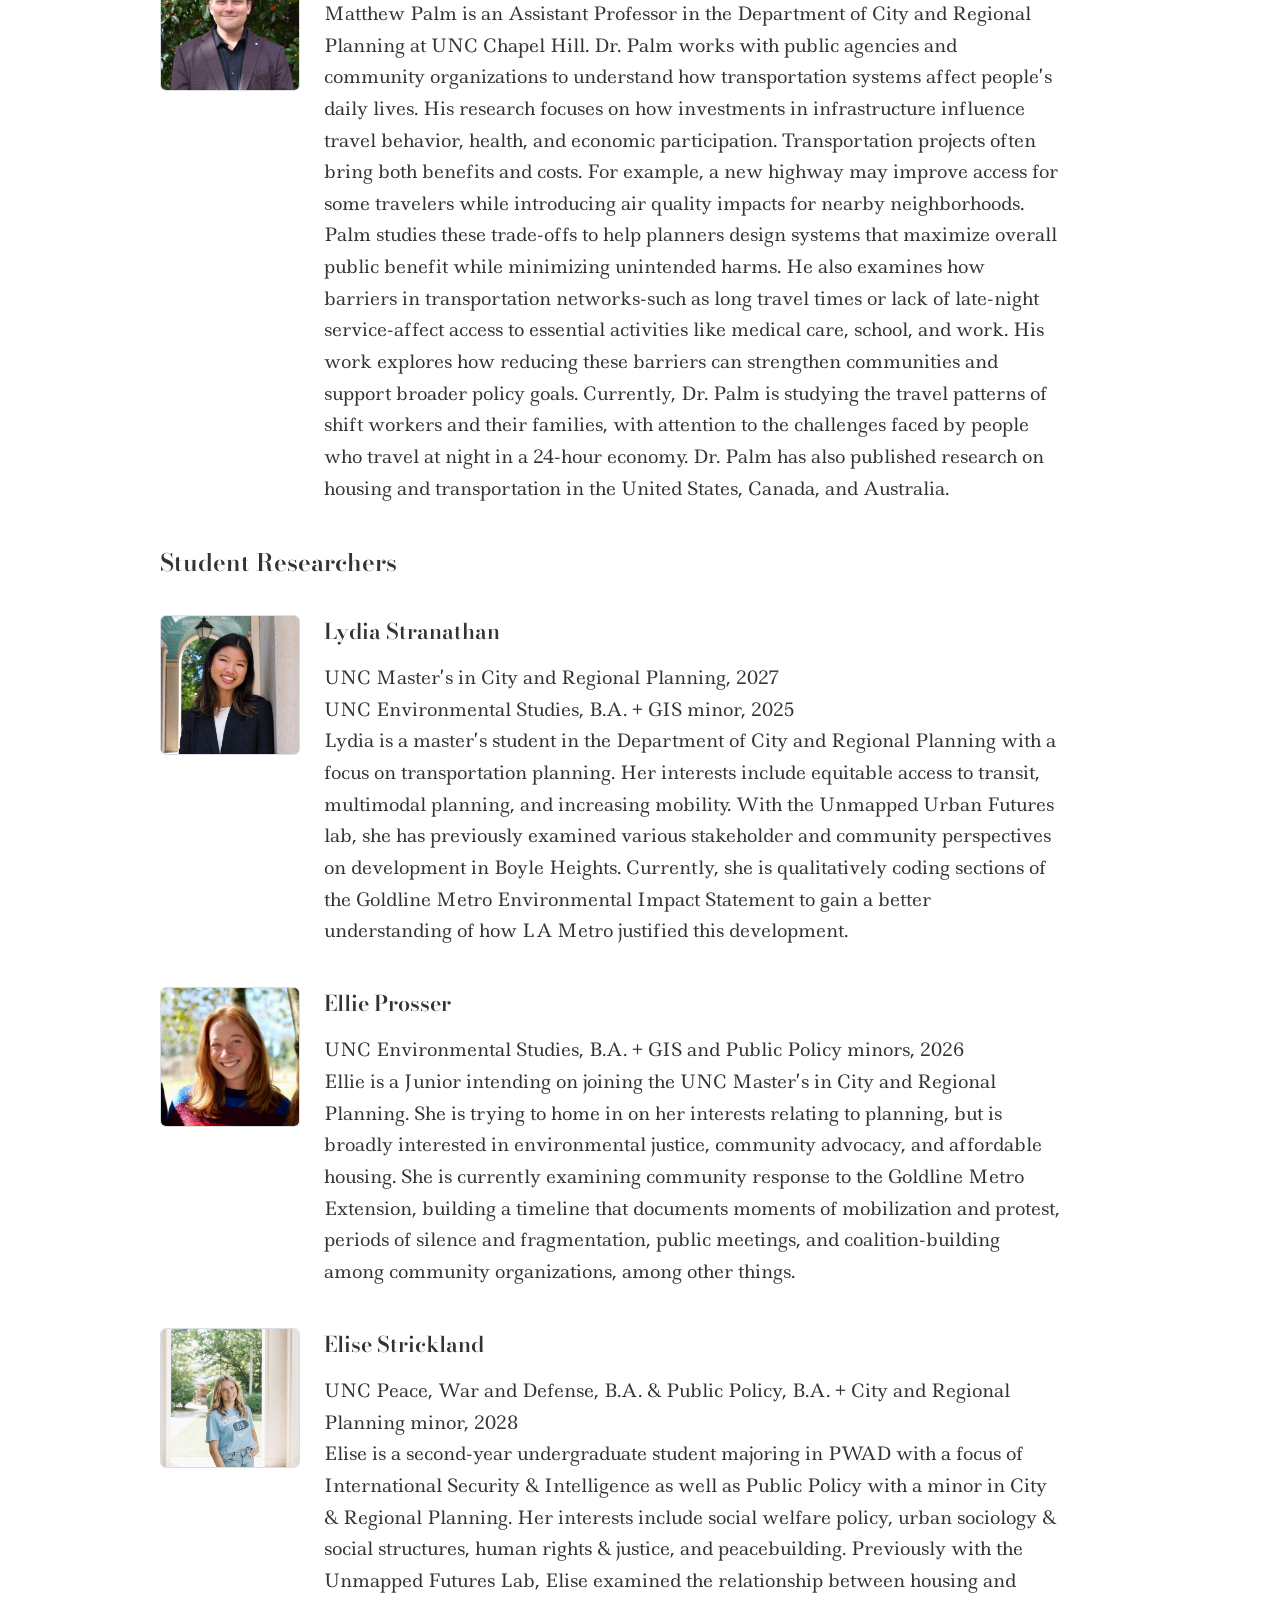
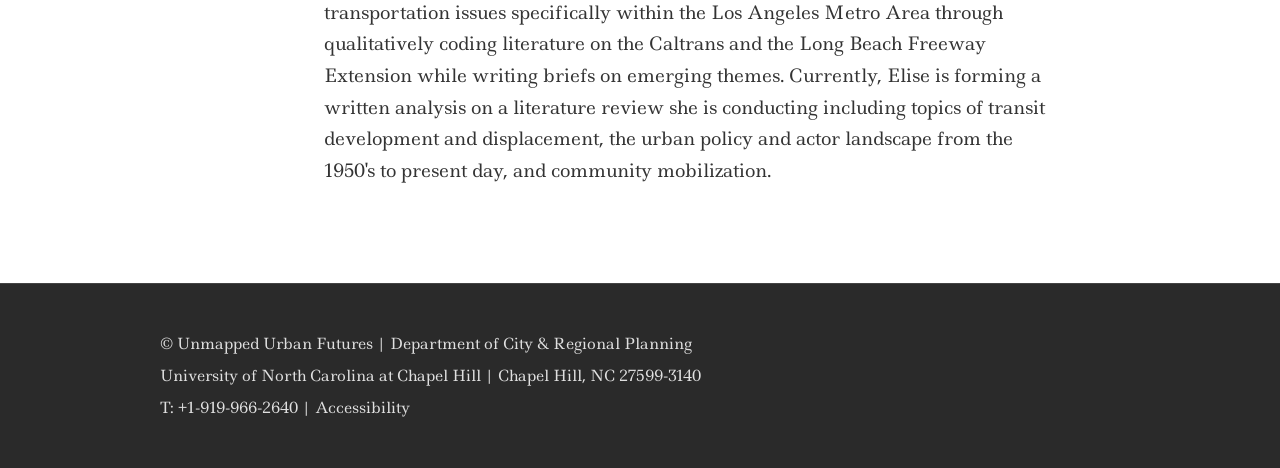
==== commit 2a5eeb1f: "Added and changed images" ====
--- a/index.html
+++ b/index.html
@@ -94,7 +94,7 @@
         <div class="container">
             <h2>People</h2>
             <div class="people-content">
-                <h3>Researchers</h3>
+                <h3>Faculty</h3>
                 <article class="person-profile">
                     <a href="AshleyHernandez.html" class="person-photo-link" aria-label="Open Ashley Hernandez profile page">
                         <img src="images/AHernandez.jpg" alt="Portrait of Ashley Hernandez" class="person-photo">
@@ -112,14 +112,32 @@
                         <p>Matthew Palm is an Assistant Professor in the Department of City and Regional Planning at UNC Chapel Hill. Dr. Palm works with public agencies and community organizations to understand how transportation systems affect people’s daily lives. His research focuses on how investments in infrastructure influence travel behavior, health, and economic participation. Transportation projects often bring both benefits and costs. For example, a new highway may improve access for some travelers while introducing air quality impacts for nearby neighborhoods. Palm studies these trade-offs to help planners design systems that maximize overall public benefit while minimizing unintended harms. He also examines how barriers in transportation networks-such as long travel times or lack of late-night service-affect access to essential activities like medical care, school, and work. His work explores how reducing these barriers can strengthen communities and support broader policy goals. Currently, Dr. Palm is studying the travel patterns of shift workers and their families, with attention to the challenges faced by people who travel at night in a 24-hour economy. Dr. Palm has also published research on housing and transportation in the United States, Canada, and Australia.</p>
                     </div>
                 </article>
-
+                <h3>Student Researchers</h3>
                 <article class="person-profile">
-                    <img src="images/LStranathan.jpg" alt="Portrait of Latha Stranathan" class="person-photo">
+                    <img src="images/LStranathan.jpg" alt="Portrait of Lydia Stranathan" class="person-photo">
                     <div class="person-details">
                         <h4>Lydia Stranathan</h4>
                         <p>UNC Master’s in City and Regional Planning, 2027</p>
                         <p>UNC Environmental Studies, B.A. + GIS minor, 2025</p>
                         <p>Lydia is a master’s student in the Department of City and Regional Planning with a focus on transportation planning. Her interests include equitable access to transit, multimodal planning, and increasing mobility. With the Unmapped Urban Futures lab, she has previously examined various stakeholder and community perspectives on development in Boyle Heights. Currently, she is qualitatively coding sections of the Goldline Metro Environmental Impact Statement to gain a better understanding of how LA Metro justified this development.</p>
+                    </div>
+                </article>
+
+                <article class="person-profile">
+                    <img src="images/EProsser.JPG" alt="Portrait of Ellie Prosser" class="person-photo">
+                    <div class="person-details">
+                        <h4>Ellie Prosser</h4>
+                        <p>UNC Environmental Studies, B.A. + GIS and Public Policy minors, 2026</p>
+                        <p>Ellie is a Junior intending on joining the UNC Master’s in City and Regional Planning. She is trying to home in on her interests relating to planning, but is broadly interested in environmental justice, community advocacy, and affordable housing. She is currently examining community response to the Goldline Metro Extension, building a timeline that documents moments of mobilization and protest, periods of silence and fragmentation, public meetings, and coalition-building among community organizations, among other things.</p>
+                    </div>
+                </article>
+
+                <article class="person-profile">
+                    <img src="images/EStrickland.png" alt="Portrait of Elise Strickland" class="person-photo">
+                    <div class="person-details">
+                        <h4>Elise Strickland</h4>
+                        <p>UNC Peace, War and Defense, B.A. & Public Policy, B.A. + City and Regional Planning minor, 2028</p>
+                        <p>Elise is a second-year undergraduate student majoring in PWAD with a focus of International Security & Intelligence as well as Public Policy with a minor in City & Regional Planning. Her interests include social welfare policy, urban sociology & social structures, human rights & justice, and peacebuilding. Previously with the Unmapped Futures Lab, Elise examined the relationship between housing and transportation issues specifically within the Los Angeles Metro Area through qualitatively coding literature on the Caltrans and the Long Beach Freeway Extension while writing briefs on emerging themes. Currently, Elise is forming a written analysis on a literature review she is conducting including topics of transit development and displacement, the urban policy and actor landscape from the 1950's to present day, and community mobilization.</p>
                     </div>
                 </article>
             </div>
--- a/styles.css
+++ b/styles.css
@@ -1,3 +1,5 @@
+@import url('https://fonts.googleapis.com/css2?family=Bodoni+Moda:opsz,wght@6..96,400;500;600;700;800&family=Ledger&display=swap');
+
 /* Reset and Base Styles */
 * {
     margin: 0;
@@ -9,8 +11,11 @@
     scroll-behavior: smooth;
 }
 
+
 body {
-    font-family: -apple-system, BlinkMacSystemFont, 'Segoe UI', 'Helvetica Neue', sans-serif;
+    font-family: "Ledger", serif;
+    font-weight: 400;
+    font-style: normal;
     line-height: 1.6;
     color: #333;
     background-color: #ffffff;
@@ -23,6 +28,16 @@
 }
 
 /* Typography */
+h1,
+h2,
+h3,
+h4,
+.nav-brand a {
+    font-family: "Bodoni Moda", serif;
+    font-optical-sizing: auto;
+    font-style: normal;
+}
+
 h1 {
     font-size: 3.5rem;
     font-weight: 700;
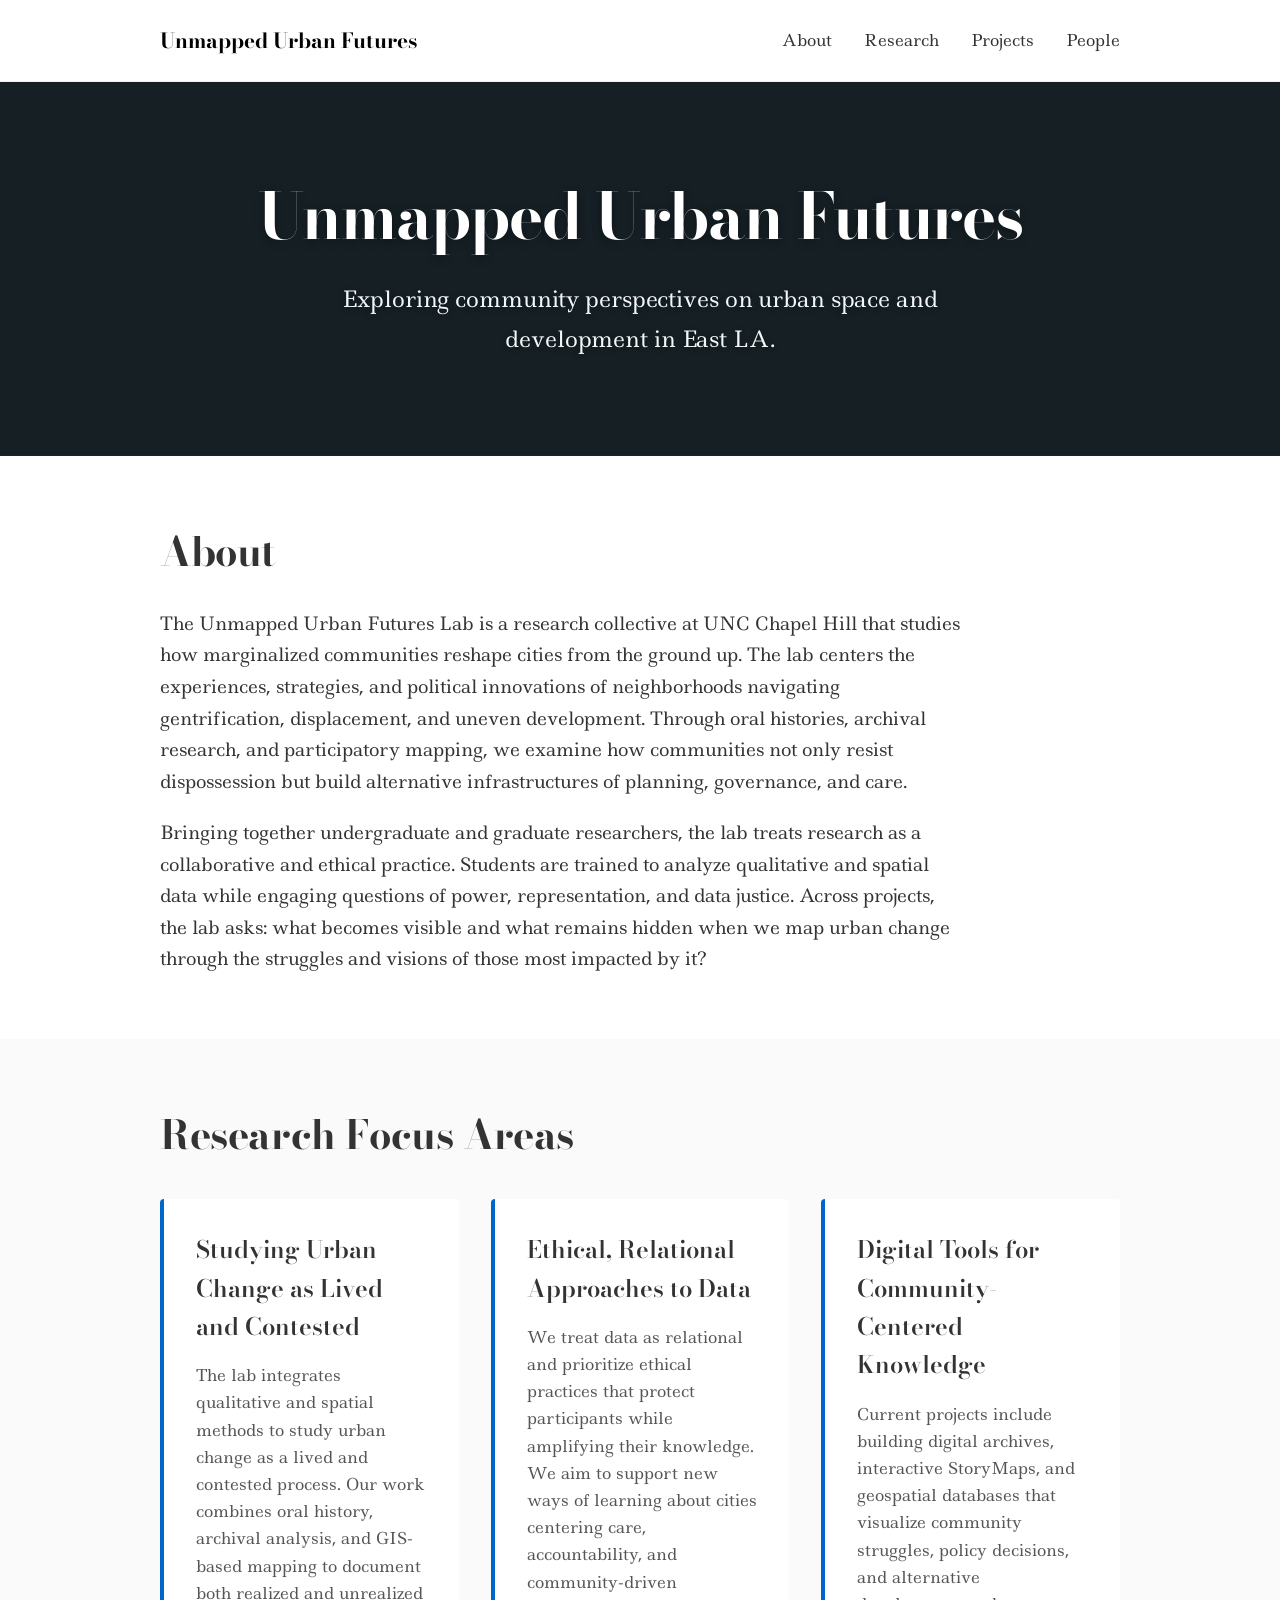
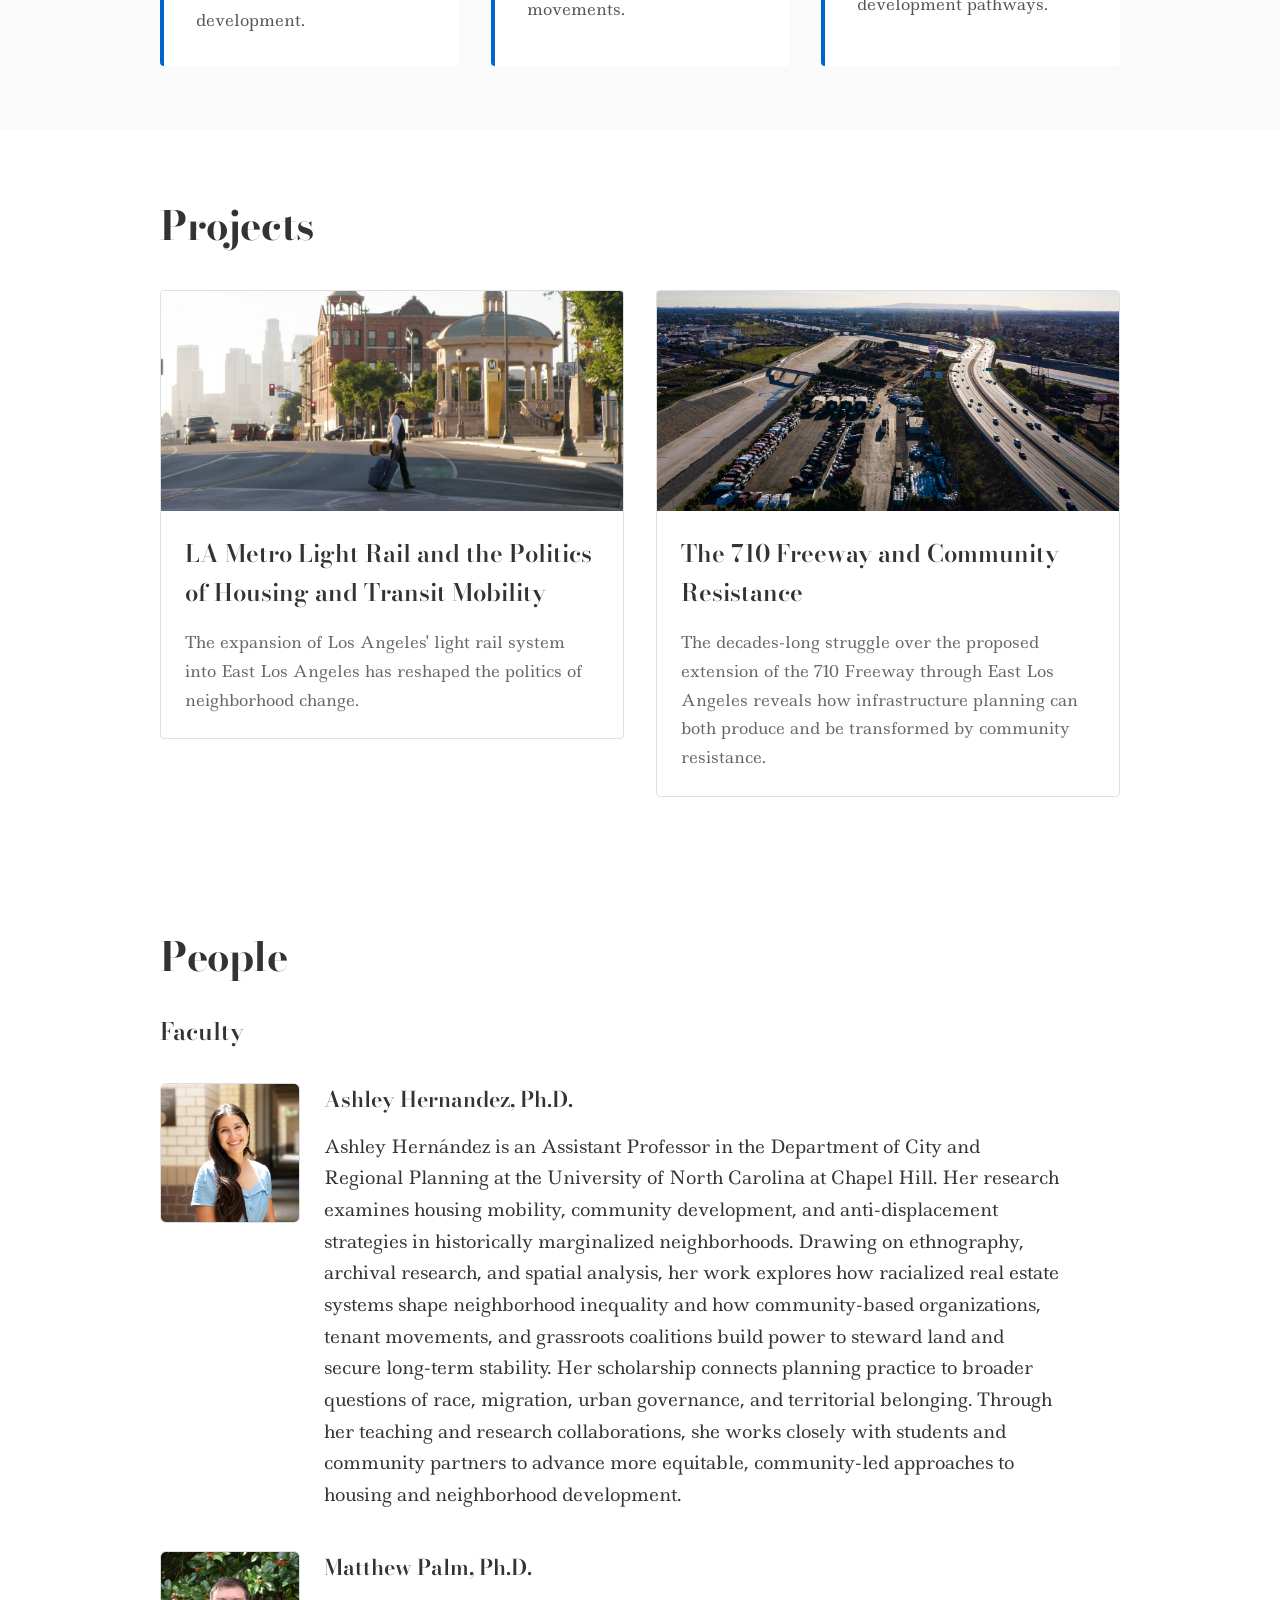
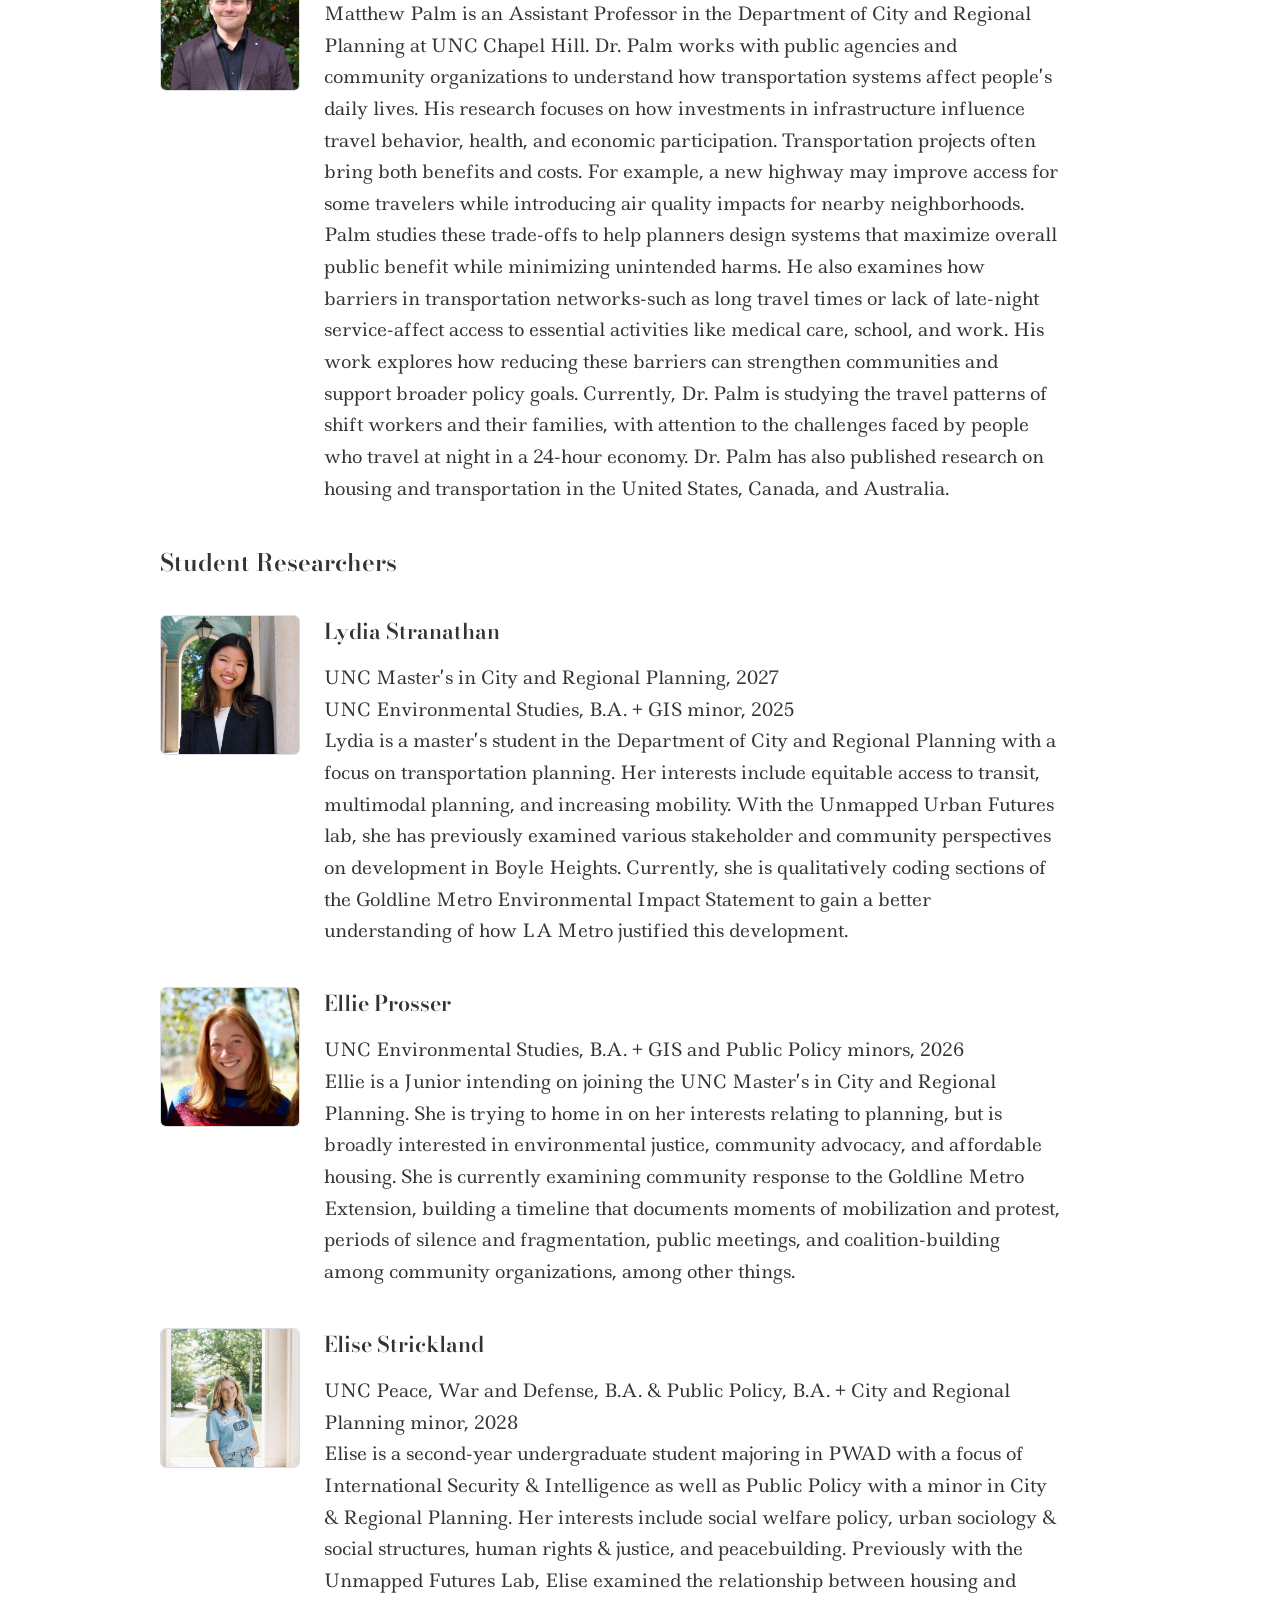
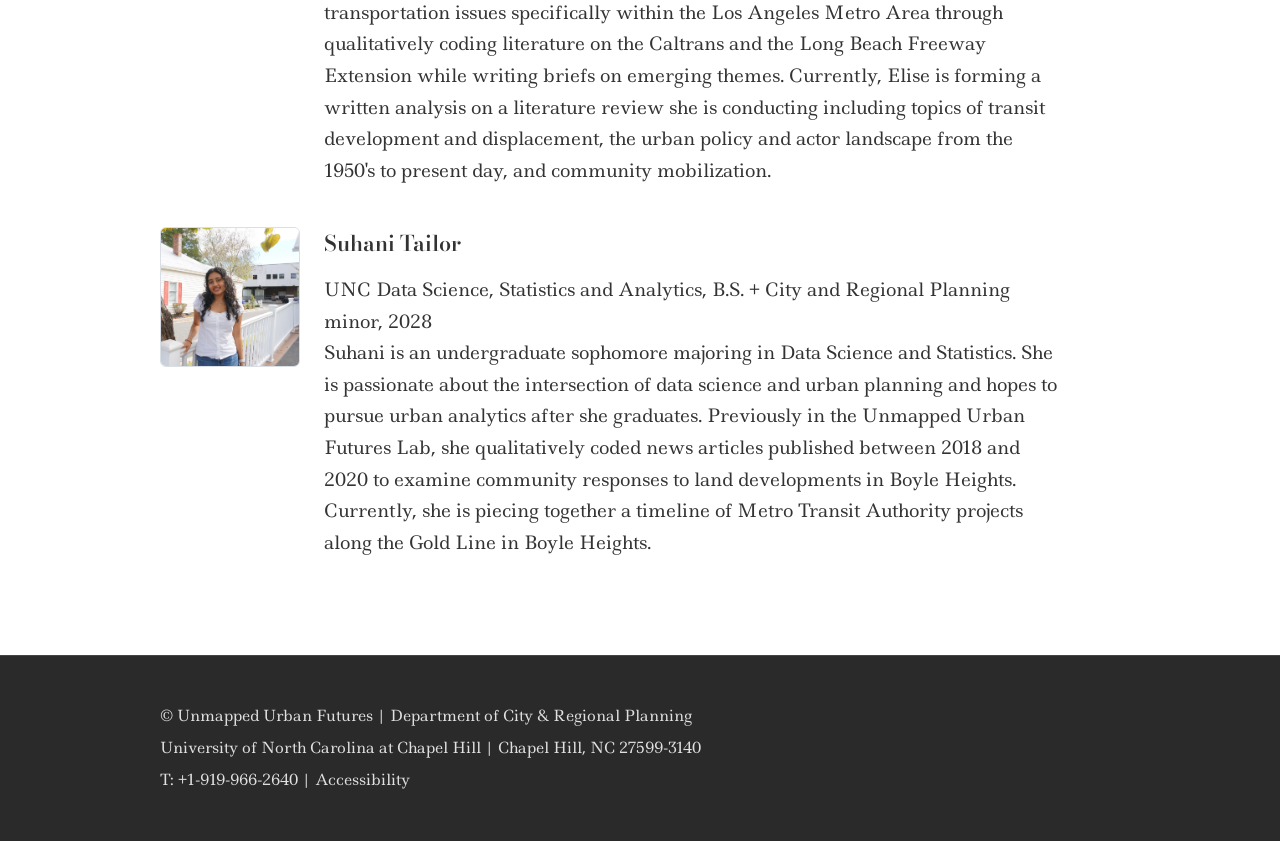
==== commit f287ec1b: "Added Suhani's bio" ====
--- a/index.html
+++ b/index.html
@@ -140,6 +140,15 @@
                         <p>Elise is a second-year undergraduate student majoring in PWAD with a focus of International Security & Intelligence as well as Public Policy with a minor in City & Regional Planning. Her interests include social welfare policy, urban sociology & social structures, human rights & justice, and peacebuilding. Previously with the Unmapped Futures Lab, Elise examined the relationship between housing and transportation issues specifically within the Los Angeles Metro Area through qualitatively coding literature on the Caltrans and the Long Beach Freeway Extension while writing briefs on emerging themes. Currently, Elise is forming a written analysis on a literature review she is conducting including topics of transit development and displacement, the urban policy and actor landscape from the 1950's to present day, and community mobilization.</p>
                     </div>
                 </article>
+
+                <article class="person-profile">
+                    <img src="images/STailor.png" alt="Portrait of Suhani Tailor" class="person-photo">
+                    <div class="person-details">
+                        <h4>Suhani Tailor</h4>
+                        <p>UNC Data Science, Statistics and Analytics, B.S. + City and Regional Planning minor, 2028</p>
+                        <p>Suhani is an undergraduate sophomore majoring in Data Science and Statistics. She is passionate about the intersection of data science and urban planning and hopes to pursue urban analytics after she graduates. Previously in the Unmapped Urban Futures Lab, she qualitatively coded news articles published between 2018 and 2020 to examine community responses to land developments in Boyle Heights. Currently, she is piecing together a timeline of Metro Transit Authority projects along the Gold Line in Boyle Heights.</p>
+                    </div>
+                </article>
             </div>
         </div>
     </section>
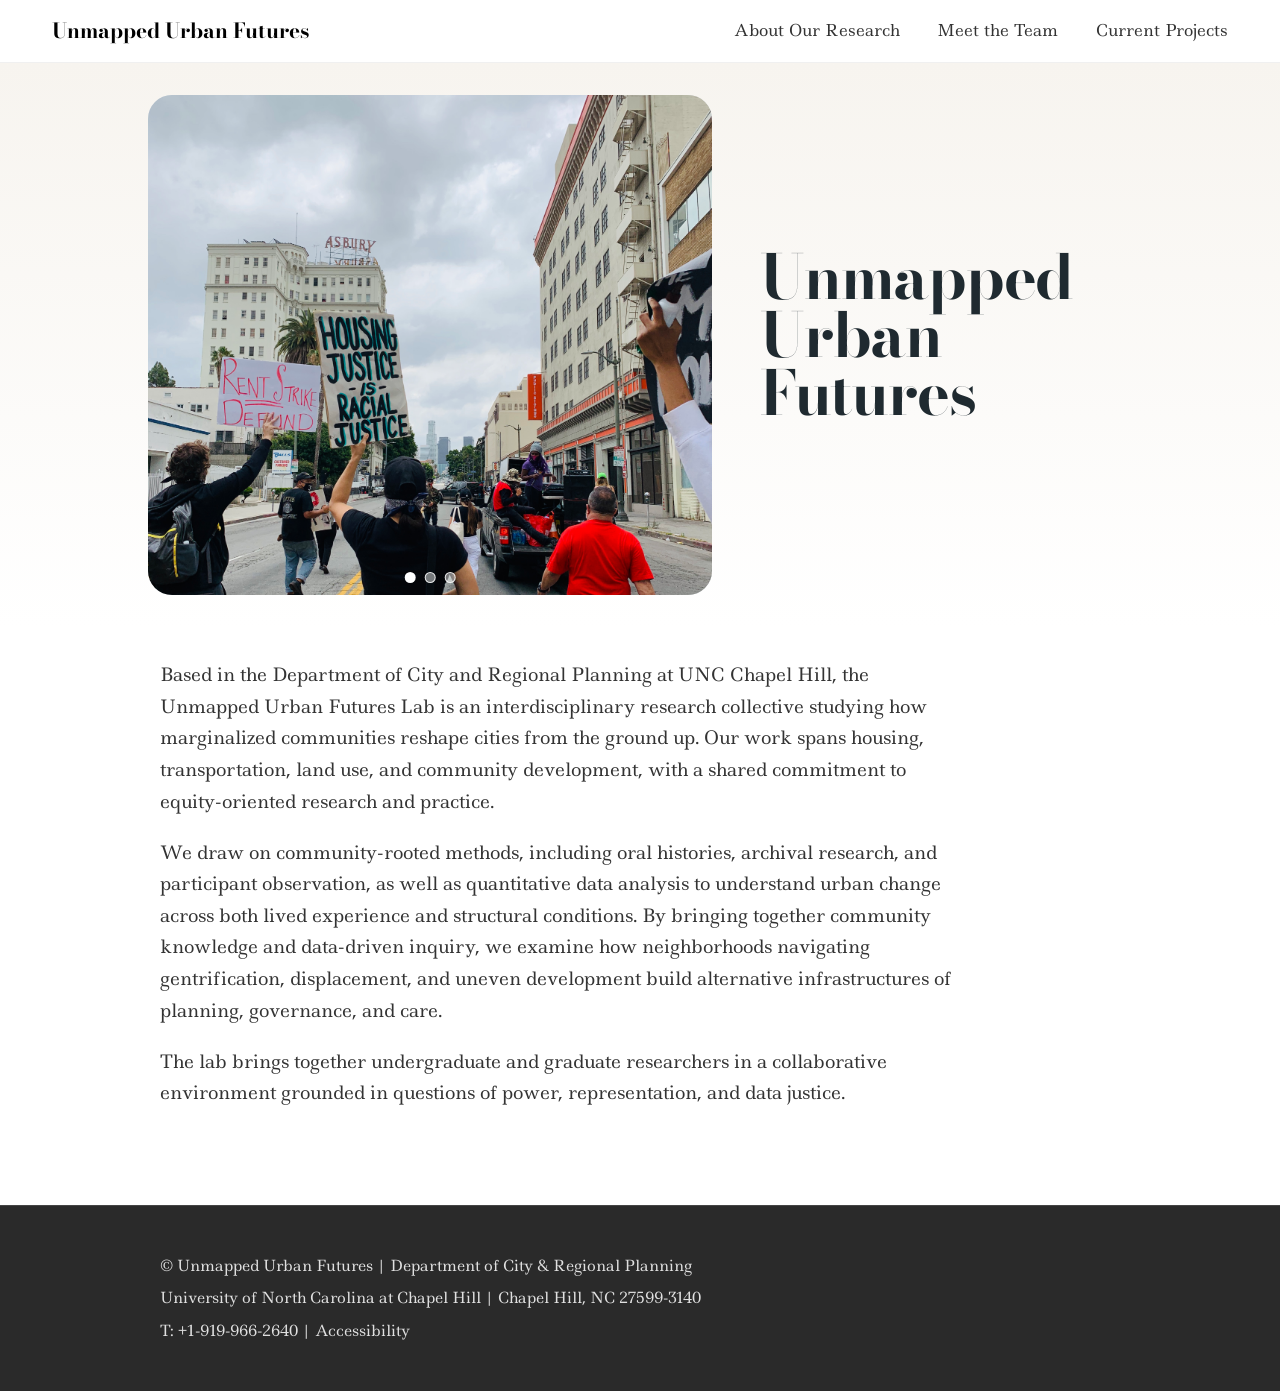
==== commit 0a087bcb: "Style Changes part 1" ====
--- a/index.html
+++ b/index.html
@@ -15,140 +15,48 @@
                     <a href="#home">Unmapped Urban Futures</a>
                 </div>
                 <ul class="nav-menu">
-                    <li><a href="#about">About</a></li>
-                    <li><a href="#research">Research</a></li>
-                    <li><a href="#projects">Projects</a></li>
-                    <li><a href="#people">People</a></li>
-            <!--        <li><a href="#partners">Partners</a></li> -->
+                    <li><a href="about.html">About Our Research</a></li>
+                    <li><a href="meet-the-team.html">Meet the Team</a></li>
+                    <li><a href="index.html#projects">Current Projects</a></li>
                 </ul>
             </div>
         </nav>
     </header>
 
-    <!-- Hero Section -->
-    <section class="hero" id="home">
-        <div class="container">
-            <h1>Unmapped Urban Futures</h1>
-            <p class="tagline">Exploring community perspectives on urban space and development in East LA.</p>
+    <!-- Intro Section -->
+    <section class="hero hero-split" id="home" aria-label="Unmapped Urban Futures introduction">
+        <div class="container hero-split__inner">
+            <div class="carousel-container" aria-label="Image carousel highlighting project imagery">
+                <div class="carousel-track" data-carousel-track>
+                    <figure class="carousel-slide is-active">
+                        <img src="images/HousingJustice.jpg" alt="Community-centered housing justice mural and street scene">
+                    </figure>
+                    <figure class="carousel-slide">
+                        <img src="images/Gentrified.jpg" alt="Urban streetscape showing neighborhood change">
+                    </figure>
+                    <figure class="carousel-slide">
+                        <img src="images/Workshop1.jpeg" alt="Workshop participants gathered around planning materials">
+                    </figure>
+                </div>
+                <div class="carousel-dots" data-carousel-dots aria-label="Carousel slide controls"></div>
+            </div>
+
+            <div class="hero-split__content">
+                <h1>Unmapped Urban Futures</h1>
+            </div>
         </div>
     </section>
 
     <!-- About Section -->
     <section class="about" id="about">
         <div class="container">
-            <h2>About</h2>
+
             <div class="about-content">
-                <p>The Unmapped Urban Futures Lab is a research collective at UNC Chapel Hill that studies how marginalized communities reshape cities from the ground up. The lab centers the experiences, strategies, and political innovations of neighborhoods navigating gentrification, displacement, and uneven development. Through oral histories, archival research, and participatory mapping, we examine how communities not only resist dispossession but build alternative infrastructures of planning, governance, and care.</p>
-                
-                <p>Bringing together undergraduate and graduate researchers, the lab treats research as a collaborative and ethical practice. Students are trained to analyze qualitative and spatial data while engaging questions of power, representation, and data justice. Across projects, the lab asks: what becomes visible and what remains hidden when we map urban change through the struggles and visions of those most impacted by it? </p>
-            </div>
-        </div>
-    </section>
+                <p>Based in the Department of City and Regional Planning at UNC Chapel Hill, the Unmapped Urban Futures Lab is an interdisciplinary research collective studying how marginalized communities reshape cities from the ground up. Our work spans housing, transportation, land use, and community development, with a shared commitment to equity-oriented research and practice.</p>
 
-    <!-- Research Focus Section -->
-    <section class="research" id="research">
-        <div class="container">
-            <h2>Research Focus Areas</h2>
-            <div class="research-grid">
-                <div class="research-item">
-                    <h3>Studying Urban Change as Lived and Contested</h3>
-                    <p>The lab integrates qualitative and spatial methods to study urban change as a lived and contested process. Our work combines oral history, archival analysis, and GIS-based mapping to document both realized and unrealized development.</p>
-                </div>
-                <div class="research-item">
-                    <h3>Ethical, Relational Approaches to Data</h3>
-                    <p>We treat data as relational and prioritize ethical practices that protect participants while amplifying their knowledge. We aim to support new ways of learning about cities centering care, accountability, and community-driven movements.</p>
-                </div>
-                <div class="research-item">
-                    <h3>Digital Tools for Community-Centered Knowledge</h3>
-                    <p>Current projects include building digital archives, interactive StoryMaps, and geospatial databases that visualize community struggles, policy decisions, and alternative development pathways.</p>
-                </div>
-            </div>
-        </div>
-    </section>
+                <p>We draw on community-rooted methods, including oral histories, archival research, and participant observation, as well as quantitative data analysis to understand urban change across both lived experience and structural conditions. By bringing together community knowledge and data-driven inquiry, we examine how neighborhoods navigating gentrification, displacement, and uneven development build alternative infrastructures of planning, governance, and care.</p>
 
-    <!-- Projects Section -->
-    <section class="projects" id="projects">
-        <div class="container">
-            <h2>Projects</h2>
-            <div class="projects-grid">
-                <a href="project-la-metro.html" class="project-card-link" aria-label="Open project page for LA Metro Light Rail and the Politics of Housing and Transit Mobility">
-                    <article class="project-card">
-                        <img src="images/LAMetroBoyleHeights.png" alt="LA Metro light rail train near East Los Angeles station" class="project-image">
-                        <h3>LA Metro Light Rail and the Politics of Housing and Transit Mobility</h3>
-                        <p>The expansion of Los Angeles' light rail system into East Los Angeles has reshaped the politics of neighborhood change.</p>
-                    </article>
-                </a>
-                <a href="project-710-freeway.html" class="project-card-link" aria-label="Open project page for The 710 Freeway and Community Resistance">
-                    <article class="project-card">
-                        <img src="images/710Highway.jpg" alt="Community protest and freeway corridor in East Los Angeles" class="project-image">
-                        <h3>The 710 Freeway and Community Resistance</h3>
-                        <p>The decades-long struggle over the proposed extension of the 710 Freeway through East Los Angeles reveals how infrastructure planning can both produce and be transformed by community resistance.</p>
-                    </article>
-                </a>
-            </div>
-        </div>
-    </section>
-
-    <!-- People Section -->
-    <section class="people" id="people">
-        <div class="container">
-            <h2>People</h2>
-            <div class="people-content">
-                <h3>Faculty</h3>
-                <article class="person-profile">
-                    <a href="AshleyHernandez.html" class="person-photo-link" aria-label="Open Ashley Hernandez profile page">
-                        <img src="images/AHernandez.jpg" alt="Portrait of Ashley Hernandez" class="person-photo">
-                    </a>
-                    <div class="person-details">
-                        <h4><a href="AshleyHernandez.html" class="person-profile-link">Ashley Hernandez, Ph.D.</a></h4>
-                        <p>Ashley Hernández is an Assistant Professor in the Department of City and Regional Planning at the University of North Carolina at Chapel Hill. Her research examines housing mobility, community development, and anti-displacement strategies in historically marginalized neighborhoods. Drawing on ethnography, archival research, and spatial analysis, her work explores how racialized real estate systems shape neighborhood inequality and how community-based organizations, tenant movements, and grassroots coalitions build power to steward land and secure long-term stability. Her scholarship connects planning practice to broader questions of race, migration, urban governance, and territorial belonging. Through her teaching and research collaborations, she works closely with students and community partners to advance more equitable, community-led approaches to housing and neighborhood development.</p>
-                    </div>
-                </article>
-
-                <article class="person-profile">
-                    <img src="images/MPalm.jpg" alt="Portrait of Matthew Palm" class="person-photo">
-                    <div class="person-details">
-                        <h4>Matthew Palm, Ph.D.</h4>
-                        <p>Matthew Palm is an Assistant Professor in the Department of City and Regional Planning at UNC Chapel Hill. Dr. Palm works with public agencies and community organizations to understand how transportation systems affect people’s daily lives. His research focuses on how investments in infrastructure influence travel behavior, health, and economic participation. Transportation projects often bring both benefits and costs. For example, a new highway may improve access for some travelers while introducing air quality impacts for nearby neighborhoods. Palm studies these trade-offs to help planners design systems that maximize overall public benefit while minimizing unintended harms. He also examines how barriers in transportation networks-such as long travel times or lack of late-night service-affect access to essential activities like medical care, school, and work. His work explores how reducing these barriers can strengthen communities and support broader policy goals. Currently, Dr. Palm is studying the travel patterns of shift workers and their families, with attention to the challenges faced by people who travel at night in a 24-hour economy. Dr. Palm has also published research on housing and transportation in the United States, Canada, and Australia.</p>
-                    </div>
-                </article>
-                <h3>Student Researchers</h3>
-                <article class="person-profile">
-                    <img src="images/LStranathan.jpg" alt="Portrait of Lydia Stranathan" class="person-photo">
-                    <div class="person-details">
-                        <h4>Lydia Stranathan</h4>
-                        <p>UNC Master’s in City and Regional Planning, 2027</p>
-                        <p>UNC Environmental Studies, B.A. + GIS minor, 2025</p>
-                        <p>Lydia is a master’s student in the Department of City and Regional Planning with a focus on transportation planning. Her interests include equitable access to transit, multimodal planning, and increasing mobility. With the Unmapped Urban Futures lab, she has previously examined various stakeholder and community perspectives on development in Boyle Heights. Currently, she is qualitatively coding sections of the Goldline Metro Environmental Impact Statement to gain a better understanding of how LA Metro justified this development.</p>
-                    </div>
-                </article>
-
-                <article class="person-profile">
-                    <img src="images/EProsser.JPG" alt="Portrait of Ellie Prosser" class="person-photo">
-                    <div class="person-details">
-                        <h4>Ellie Prosser</h4>
-                        <p>UNC Environmental Studies, B.A. + GIS and Public Policy minors, 2026</p>
-                        <p>Ellie is a Junior intending on joining the UNC Master’s in City and Regional Planning. She is trying to home in on her interests relating to planning, but is broadly interested in environmental justice, community advocacy, and affordable housing. She is currently examining community response to the Goldline Metro Extension, building a timeline that documents moments of mobilization and protest, periods of silence and fragmentation, public meetings, and coalition-building among community organizations, among other things.</p>
-                    </div>
-                </article>
-
-                <article class="person-profile">
-                    <img src="images/EStrickland.png" alt="Portrait of Elise Strickland" class="person-photo">
-                    <div class="person-details">
-                        <h4>Elise Strickland</h4>
-                        <p>UNC Peace, War and Defense, B.A. & Public Policy, B.A. + City and Regional Planning minor, 2028</p>
-                        <p>Elise is a second-year undergraduate student majoring in PWAD with a focus of International Security & Intelligence as well as Public Policy with a minor in City & Regional Planning. Her interests include social welfare policy, urban sociology & social structures, human rights & justice, and peacebuilding. Previously with the Unmapped Futures Lab, Elise examined the relationship between housing and transportation issues specifically within the Los Angeles Metro Area through qualitatively coding literature on the Caltrans and the Long Beach Freeway Extension while writing briefs on emerging themes. Currently, Elise is forming a written analysis on a literature review she is conducting including topics of transit development and displacement, the urban policy and actor landscape from the 1950's to present day, and community mobilization.</p>
-                    </div>
-                </article>
-
-                <article class="person-profile">
-                    <img src="images/STailor.png" alt="Portrait of Suhani Tailor" class="person-photo">
-                    <div class="person-details">
-                        <h4>Suhani Tailor</h4>
-                        <p>UNC Data Science, Statistics and Analytics, B.S. + City and Regional Planning minor, 2028</p>
-                        <p>Suhani is an undergraduate sophomore majoring in Data Science and Statistics. She is passionate about the intersection of data science and urban planning and hopes to pursue urban analytics after she graduates. Previously in the Unmapped Urban Futures Lab, she qualitatively coded news articles published between 2018 and 2020 to examine community responses to land developments in Boyle Heights. Currently, she is piecing together a timeline of Metro Transit Authority projects along the Gold Line in Boyle Heights.</p>
-                    </div>
-                </article>
+                <p>The lab brings together undergraduate and graduate researchers in a collaborative environment grounded in questions of power, representation, and data justice.</p>
             </div>
         </div>
     </section>
@@ -195,5 +103,7 @@
             </div>
         </div>
     </footer>
+
+    <script src="script.js"></script>
 </body>
 </html>
--- a/styles.css
+++ b/styles.css
@@ -85,13 +85,15 @@
 }
 
 .navbar {
-    padding: 1.5rem 0;
+    padding: 0.9rem 0;
 }
 
 .navbar .container {
     display: flex;
     justify-content: space-between;
     align-items: center;
+    max-width: 1200px;
+    padding: 0 12px;
 }
 
 .nav-brand a {
@@ -104,7 +106,7 @@
 .nav-menu {
     display: flex;
     list-style: none;
-    gap: 2rem;
+    gap: 2.35rem;
 }
 
 .nav-menu a {
@@ -146,9 +148,153 @@
     text-shadow: 0 1px 6px rgba(0, 0, 0, 0.3);
 }
 
+.hero-split {
+    padding: 2rem 0 2rem;
+    background: linear-gradient(180deg, #f7f4ef 0%, #ffffff 100%);
+}
+
+.hero-split .container {
+    padding-left: 8px;
+    padding-right: 20px;
+}
+
+.hero-split__inner {
+    display: grid;
+    grid-template-columns: minmax(0, 1.2fr) minmax(0, 0.8fr);
+    gap: 2rem;
+    align-items: stretch;
+}
+
+.carousel-container {
+    position: relative;
+    overflow: hidden;
+    border-radius: 24px;
+    padding: 0;
+    background: transparent;
+    box-shadow: none;
+    min-height: clamp(300px, 40vw, 500px);
+    max-width: 680px;
+}
+
+.carousel-track {
+    position: relative;
+    width: 100%;
+    height: 100%;
+    border-radius: 18px;
+    overflow: hidden;
+    background: #dfe5ea;
+}
+
+.carousel-slide {
+    position: absolute;
+    inset: 0;
+    margin: 0;
+    opacity: 0;
+    transition: opacity 0.8s ease;
+}
+
+.carousel-slide.is-active {
+    opacity: 1;
+}
+
+.carousel-slide img {
+    width: 100%;
+    height: 100%;
+    display: block;
+    object-fit: cover;
+}
+
+.hero-split__content {
+    display: flex;
+    flex-direction: column;
+    justify-content: center;
+    padding: 1.5rem 1rem;
+    text-align: left;
+    min-height: clamp(300px, 40vw, 500px);
+}
+
+.carousel-dots {
+    position: absolute;
+    left: 50%;
+    bottom: 12px;
+    transform: translateX(-50%);
+    display: flex;
+    gap: 0.55rem;
+    z-index: 2;
+}
+
+.carousel-dot {
+    width: 11px;
+    height: 11px;
+    border-radius: 50%;
+    border: 1px solid rgba(255, 255, 255, 0.85);
+    background: rgba(255, 255, 255, 0.45);
+    cursor: pointer;
+    transition: transform 0.2s ease, background-color 0.2s ease;
+}
+
+.carousel-dot:hover,
+.carousel-dot:focus-visible {
+    transform: scale(1.15);
+    background: rgba(255, 255, 255, 0.9);
+    outline: none;
+}
+
+.carousel-dot.is-active {
+    background: #ffffff;
+}
+
+.hero-split__content h1 {
+    font-size: clamp(2.8rem, 4.8vw, 4.8rem);
+    line-height: 0.95;
+    margin-bottom: 1.25rem;
+    max-width: 9ch;
+    color: #1f2a30;
+    text-shadow: none;
+}
+
+.hero-split__content .tagline {
+    font-size: clamp(1.1rem, 1.6vw, 1.35rem);
+    color: #3b4348;
+    max-width: 30rem;
+    margin: 0;
+    text-shadow: none;
+}
+
+@media (max-width: 860px) {
+    .hero-split__inner {
+        grid-template-columns: 1fr;
+    }
+
+    .hero-split__content {
+        min-height: auto;
+        padding: 0.5rem 0.25rem 0;
+    }
+
+    .hero-split__content h1 {
+        max-width: none;
+    }
+}
+
+@media (max-width: 640px) {
+    .hero-split {
+        padding-top: 1rem;
+    }
+
+    .carousel-container {
+        padding: 0.75rem;
+        border-radius: 20px;
+    }
+
+    .hero-split__content h1 {
+        font-size: clamp(2.2rem, 12vw, 3.2rem);
+    }
+}
+
+
 /* About Section */
 .about {
-    padding: 4rem 0;
+    padding: 2rem 0 4rem;
     background-color: #ffffff;
 }
 
@@ -343,6 +489,27 @@
     background-color: #ffffff;
 }
 
+/* Team Page */
+.team-hero {
+    padding: 4rem 0 2rem;
+    background: linear-gradient(180deg, #f7f4ef 0%, #ffffff 100%);
+}
+
+.team-hero h1 {
+    font-size: clamp(2.8rem, 4.8vw, 4.6rem);
+    line-height: 0.95;
+    margin-bottom: 1rem;
+    color: #1f2a30;
+    text-shadow: none;
+}
+
+.team-hero .tagline {
+    color: #3b4348;
+    max-width: 42rem;
+    margin: 0;
+    text-shadow: none;
+}
+
 .profile-section-alt {
     background-color: #fafafa;
 }
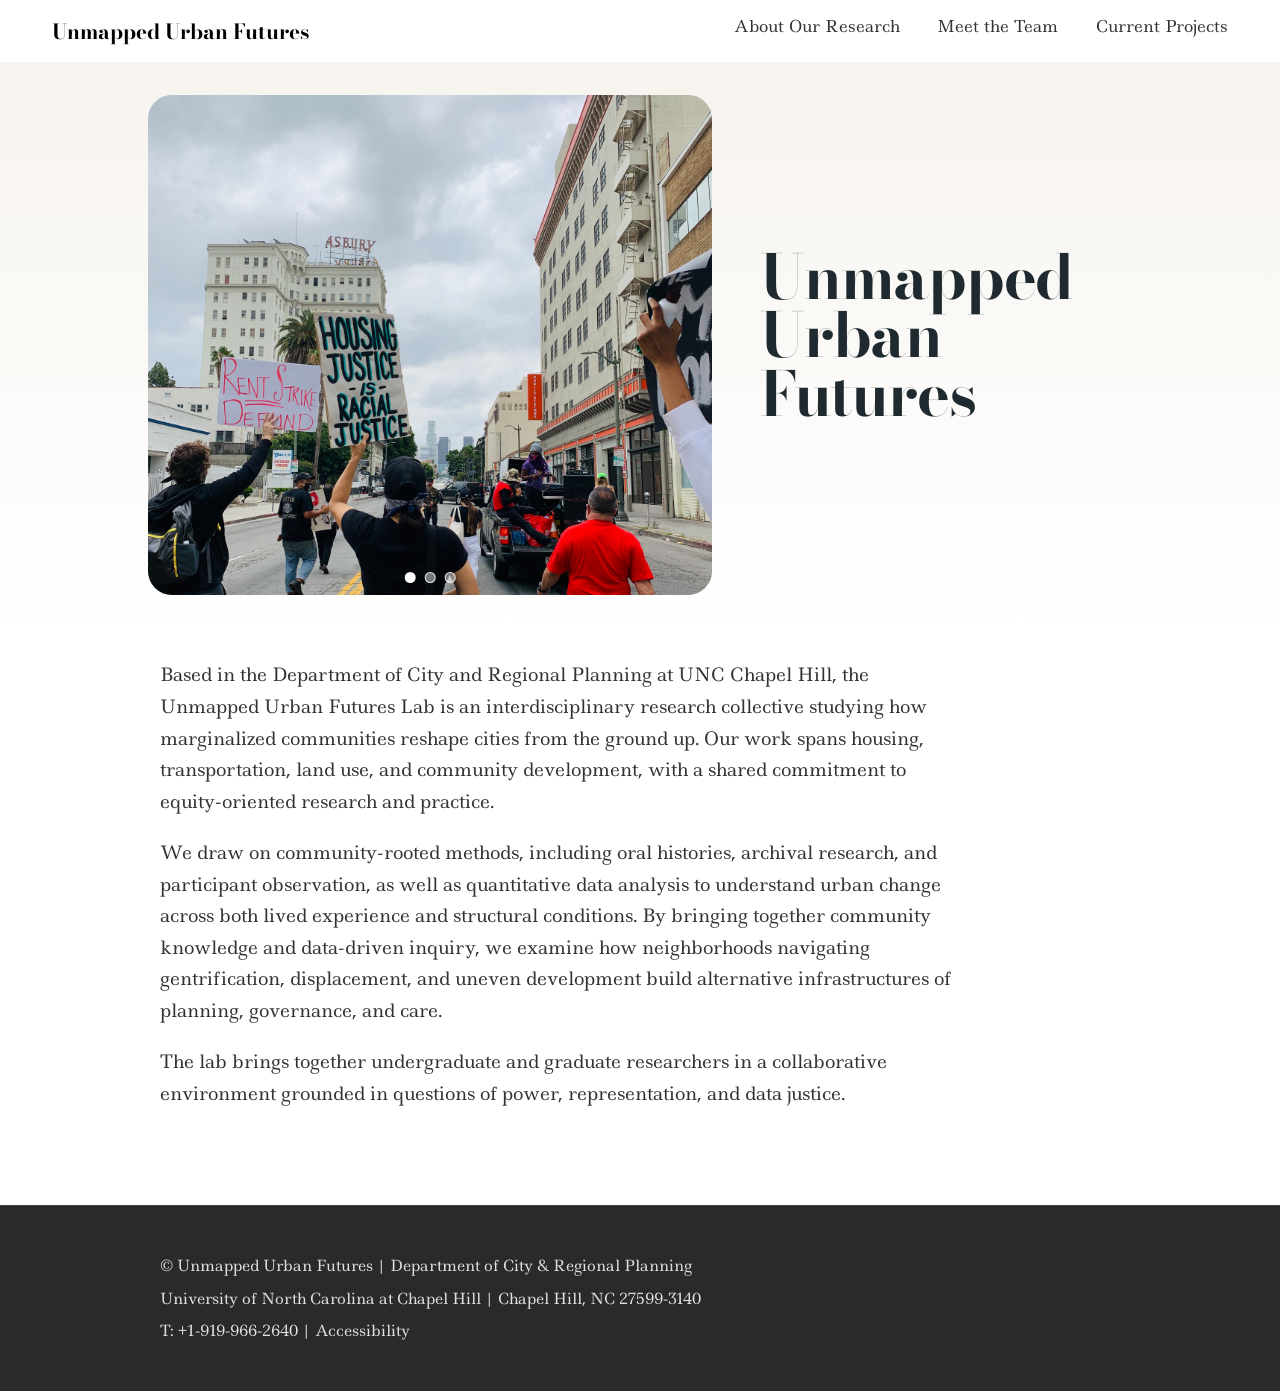
==== commit f4f92112: "Current Projects Page and some updates" ====
--- a/index.html
+++ b/index.html
@@ -17,7 +17,7 @@
                 <ul class="nav-menu">
                     <li><a href="about.html">About Our Research</a></li>
                     <li><a href="meet-the-team.html">Meet the Team</a></li>
-                    <li><a href="index.html#projects">Current Projects</a></li>
+                    <li><a href="current-projects.html">Current Projects</a></li>
                 </ul>
             </div>
         </nav>
--- a/styles.css
+++ b/styles.css
@@ -75,6 +75,16 @@
     opacity: 0.7;
 }
 
+/* Lists */
+ol {
+    margin-left: 2.5rem;
+    padding-left: 1rem;
+}
+
+li {
+    margin-bottom: 0.5rem;
+}
+
 /* Header and Navigation */
 .header {
     background-color: #ffffff;
